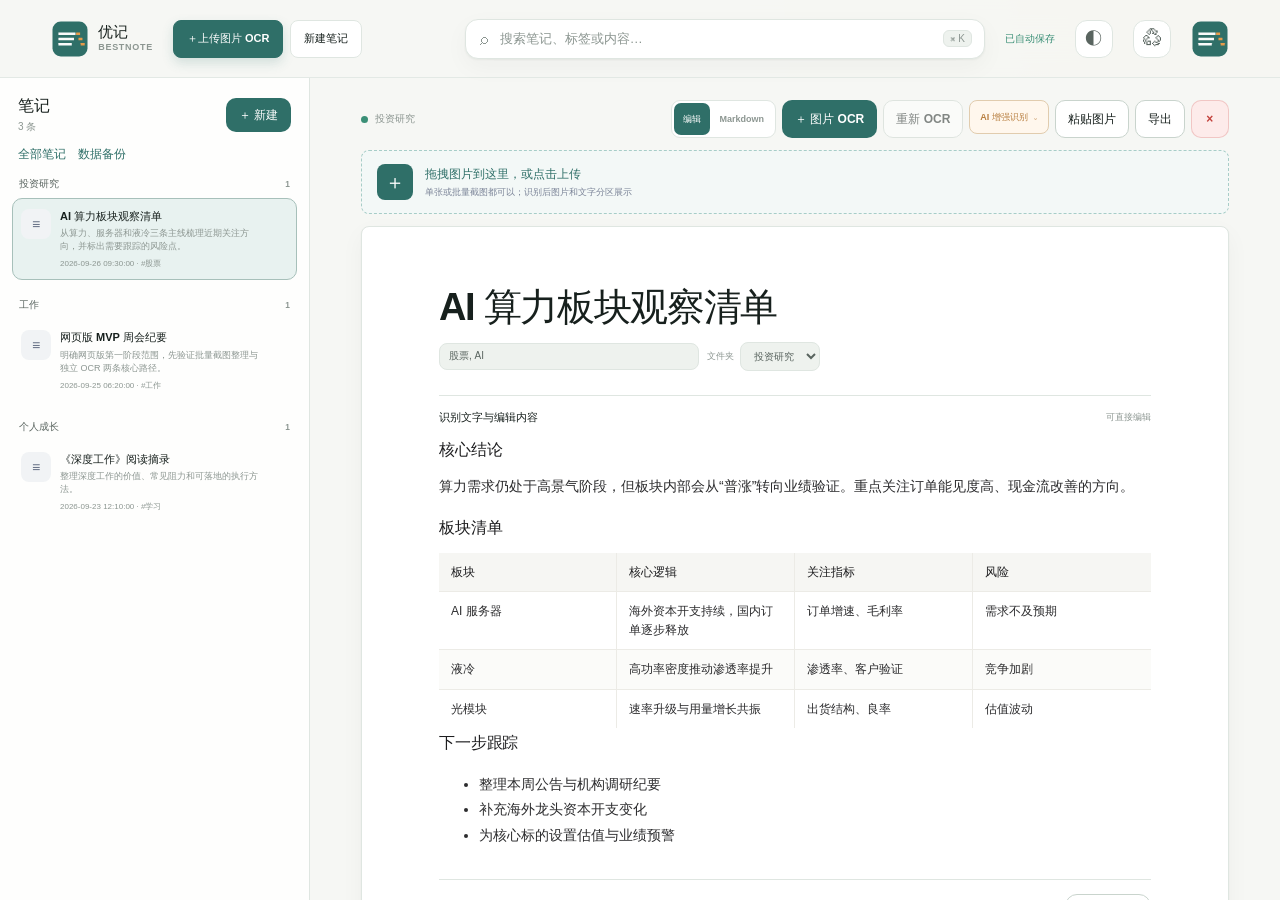
==== index.html @ 9935817f "Add files via upload" ====
<!doctype html>
<html lang="zh-CN">
<head>
  <meta charset="UTF-8" />
  <meta name="viewport" content="width=device-width, initial-scale=1.0" />
  <meta name="theme-color" content="#2f6f68" />
  <meta name="description" content="优记 BestNote - 免注册、本地存储的网页 AI 笔记，把图片、OCR 和粘贴文字整理成结构化笔记。" />
  <title>优记 BestNote · 网页 AI 笔记</title>
  <link rel="stylesheet" href="./styles.css?v=7.23" />
  <link rel="manifest" href="./manifest.json" />
  <link rel="icon" href="./icon.svg" type="image/svg+xml" />
  <link rel="alternate icon" href="./icon-192.png" type="image/png" />
  <link rel="apple-touch-icon" href="./icon-192.png" />
</head>
<body>
  <div class="app-shell">
    <aside class="sidebar" aria-label="主导航">
      <a class="brand" href="#" data-route="home" aria-label="优记首页">
        <span class="brand-mark"><img src="./icon.svg" alt="" /></span>
        <span>
          <strong>优记</strong>
          <small>BestNote</small>
        </span>
      </a>

      <nav class="side-nav">
        <button class="nav-item" data-route="home">
          <span class="nav-icon">⌂</span><span>首页</span>
        </button>
        <button class="nav-item" data-route="paste">
          <span class="nav-icon">✦</span><span>AI 结构化</span>
        </button>
        <button class="nav-item" data-route="import">
          <span class="nav-icon">◫</span><span>图片整理</span>
        </button>
        <button class="nav-item" data-route="ocr">
          <span class="nav-icon">⌘</span><span>OCR 提取</span>
        </button>
        <button class="nav-item" data-route="notes">
          <span class="nav-icon">▤</span><span>全部笔记</span>
        </button>
        <button class="nav-item" data-route="examples">
          <span class="nav-icon">✦</span><span>示例中心</span>
        </button>
        <button class="nav-item" data-route="history">
          <span class="nav-icon">↺</span><span>版本历史</span>
        </button>
        <button class="nav-item" data-route="backup">
          <span class="nav-icon">⛨</span><span>数据备份</span>
        </button>
      </nav>

      <div class="side-bottom">
        <div class="privacy-card">
          <span class="privacy-icon">◉</span>
          <div>
            <strong>本地优先</strong>
            <p>笔记保存在当前浏览器，不上传服务器。</p>
          </div>
        </div>
        <button class="install-button" type="button" data-install-app>⤓ 安装到手机 / 桌面</button>
        <p class="version">Web Prototype · v7.23</p>
      </div>
    </aside>

    <main class="main-content">
      <header class="topbar">
        <a class="workspace-brand" href="#" data-route="workspace" aria-label="优记工作台">
          <img class="workspace-logo" src="./icon.svg" alt="" />
          <span><strong>优记</strong><small>BestNote</small></span>
        </a>
        <div class="workspace-top-actions">
          <button class="top-action-primary" type="button" data-mobile-import="gallery" id="top-ocr-button"><span class="top-action-icon">＋</span><span id="top-ocr-label">上传图片 OCR</span></button>
          <button class="top-action-secondary" type="button" data-workspace-new>新建笔记</button>
        </div>
        <button class="mobile-brand" data-route="home" aria-label="返回首页">
          <span class="brand-mark small"><img src="./icon.svg" alt="" /></span>
          <strong>优记</strong>
        </button>
        <label class="global-search" for="global-search-input">
          <span>⌕</span>
          <input id="global-search-input" type="search" placeholder="搜索笔记、标签或内容…" autocomplete="off" />
          <kbd>⌘ K</kbd>
        </label>
        <span id="save-status" class="save-status">已自动保存</span>
        <button class="theme-toggle" type="button" data-theme-toggle aria-label="切换深浅主题" title="切换深浅主题">◐</button>
        <button class="install-top-button" type="button" data-install-app aria-label="安装优记" title="安装到手机或桌面">⤓</button>
        <button class="trash-button" type="button" data-route="trash" aria-label="打开回收站">
          <span>♲</span>
          <small id="trash-count" class="trash-count hidden">0</small>
        </button>
        <button class="avatar" type="button" title="本地用户"><img src="./icon.svg" alt="" /></button>
      </header>

      <div id="view-root" class="view-root" aria-live="polite"></div>
    </main>

    <nav class="bottom-nav" aria-label="移动端导航">
      <button data-route="home"><span>⌂</span><small>首页</small></button>
      <button class="primary-nav" data-route="paste"><span>✦</span><small>AI 结构化</small></button>
      <button data-route="notes"><span>▤</span><small>笔记</small></button>
    </nav>
  </div>

  <input id="mobile-camera-input" type="file" accept="image/*" capture="environment" hidden />
  <input id="mobile-gallery-input" type="file" accept="image/*" multiple hidden />
  <div id="toast-region" class="toast-region" aria-live="assertive" aria-atomic="true"></div>
  <div id="modal-root"></div>

  <script src="./app.js?v=7.23"></script>
</body>
</html>
---- styles.css ----
:root {
  --ink: #17201d;
  --ink-soft: #59645f;
  --ink-faint: #8c9691;
  --paper: #f6f7f4;
  --surface: #ffffff;
  --surface-muted: #eef2ee;
  --line: #dfe6e1;
  --line-strong: #c9d4cd;
  --primary: #2f6f68;
  --primary-dark: #245a55;
  --primary-soft: #e8f2f0;
  --accent: #e59a4a;
  --accent-soft: #fff7ed;
  --danger: #c2413b;
  --danger-soft: #fdebea;
  --success: #3a8f76;
  --shadow-sm: 0 1px 2px rgba(22, 32, 29, 0.05), 0 8px 24px rgba(22, 32, 29, 0.04);
  --shadow-lg: 0 24px 60px rgba(22, 32, 29, 0.13);
  --radius-sm: 10px;
  --radius: 16px;
  --radius-lg: 24px;
  --sidebar-width: 244px;
  --topbar-height: 78px;
  font-family: -apple-system, BlinkMacSystemFont, "PingFang SC", "Hiragino Sans GB", "Microsoft YaHei", "Noto Sans CJK SC", sans-serif;
  color: var(--ink);
  background: var(--paper);
  font-synthesis: none;
  text-rendering: optimizeLegibility;
}

* {
  box-sizing: border-box;
}

html {
  min-width: 320px;
  background: var(--paper);
}

body {
  margin: 0;
  min-height: 100vh;
  background:
    radial-gradient(circle at 92% 0%, rgba(229, 154, 74, 0.08), transparent 30%),
    radial-gradient(circle at 20% 92%, rgba(47, 111, 104, 0.07), transparent 28%),
    var(--paper);
}

button,
input,
textarea,
select {
  font: inherit;
}

button,
a {
  -webkit-tap-highlight-color: transparent;
}

button {
  color: inherit;
}

button:focus-visible,
a:focus-visible,
input:focus-visible,
textarea:focus-visible,
select:focus-visible,
[contenteditable]:focus-visible {
  outline: 3px solid rgba(47, 111, 104, 0.22);
  outline-offset: 2px;
}

a {
  color: inherit;
  text-decoration: none;
}

p,
h1,
h2,
h3,
h4 {
  margin-top: 0;
}

.app-shell {
  min-height: 100vh;
}

.sidebar {
  position: fixed;
  inset: 0 auto 0 0;
  z-index: 30;
  display: flex;
  width: var(--sidebar-width);
  flex-direction: column;
  padding: 24px 18px 20px;
  border-right: 1px solid var(--line);
  background: rgba(252, 253, 251, 0.9);
  backdrop-filter: blur(18px);
}

.brand {
  display: flex;
  align-items: center;
  gap: 11px;
  width: fit-content;
  margin: 0 6px 34px;
}

.brand-mark {
  display: grid;
  width: 40px;
  height: 40px;
  place-items: center;
  border-radius: 13px 13px 13px 5px;
  background: var(--primary);
  color: #fff;
  font-size: 20px;
  font-weight: 750;
  box-shadow: 0 8px 18px rgba(47, 111, 104, 0.2);
}

.brand-mark.small {
  width: 32px;
  height: 32px;
  border-radius: 10px 10px 10px 4px;
  font-size: 16px;
}

.brand strong {
  display: block;
  font-size: 16px;
  letter-spacing: 0.02em;
}

.brand small {
  display: block;
  margin-top: 1px;
  color: var(--ink-faint);
  font-size: 10px;
  font-weight: 650;
  letter-spacing: 0.12em;
  text-transform: uppercase;
}

.side-nav {
  display: grid;
  gap: 6px;
}

.nav-item,
.bottom-nav button,
.mobile-brand {
  border: 0;
  background: transparent;
  cursor: pointer;
}

.nav-item {
  display: flex;
  align-items: center;
  gap: 13px;
  width: 100%;
  padding: 11px 13px;
  border-radius: 12px;
  color: var(--ink-soft);
  font-size: 14px;
  font-weight: 650;
  text-align: left;
  transition: 160ms ease;
}

.nav-item:hover {
  background: var(--surface-muted);
  color: var(--ink);
}

.nav-item.active {
  background: var(--primary-soft);
  color: var(--primary-dark);
}

.nav-icon {
  display: grid;
  width: 24px;
  height: 24px;
  place-items: center;
  border-radius: 8px;
  font-size: 17px;
}

.side-bottom {
  display: grid;
  gap: 14px;
  margin-top: auto;
}

.privacy-card {
  display: flex;
  gap: 10px;
  padding: 14px;
  border: 1px solid var(--line);
  border-radius: 15px;
  background: var(--surface);
  box-shadow: var(--shadow-sm);
}

.privacy-icon {
  display: grid;
  flex: 0 0 auto;
  width: 27px;
  height: 27px;
  place-items: center;
  border-radius: 9px;
  background: var(--primary-soft);
  color: var(--primary);
  font-size: 13px;
}

.privacy-card strong {
  display: block;
  margin-bottom: 3px;
  font-size: 12px;
}

.privacy-card p {
  margin: 0;
  color: var(--ink-faint);
  font-size: 10px;
  line-height: 1.55;
}

.version {
  margin: 0;
  color: var(--ink-faint);
  font-size: 10px;
  text-align: center;
}

.main-content {
  min-height: 100vh;
  margin-left: var(--sidebar-width);
}

.topbar {
  position: sticky;
  top: 0;
  z-index: 20;
  display: flex;
  min-height: var(--topbar-height);
  align-items: center;
  gap: 20px;
  padding: 15px clamp(22px, 4vw, 52px);
  border-bottom: 1px solid rgba(223, 230, 225, 0.82);
  background: rgba(246, 247, 244, 0.86);
  backdrop-filter: blur(20px);
}

.mobile-brand {
  display: none;
  align-items: center;
  gap: 8px;
  padding: 0;
}

.global-search {
  display: flex;
  width: min(520px, 68%);
  align-items: center;
  gap: 10px;
  margin-left: auto;
  padding: 10px 12px 10px 14px;
  border: 1px solid var(--line);
  border-radius: 13px;
  background: var(--surface);
  color: var(--ink-faint);
  box-shadow: var(--shadow-sm);
}

.global-search:focus-within {
  border-color: rgba(47, 111, 104, 0.48);
  box-shadow: 0 0 0 4px rgba(47, 111, 104, 0.08);
}

.global-search input {
  width: 100%;
  min-width: 0;
  border: 0;
  outline: 0;
  background: transparent;
  color: var(--ink);
  font-size: 13px;
}

.global-search input::placeholder {
  color: var(--ink-faint);
}

.global-search kbd {
  padding: 2px 6px;
  border: 1px solid var(--line);
  border-radius: 6px;
  background: var(--surface-muted);
  color: var(--ink-faint);
  font-family: inherit;
  font-size: 10px;
  white-space: nowrap;
}

.avatar {
  display: grid;
  flex: 0 0 auto;
  width: 38px;
  height: 38px;
  place-items: center;
  border: 0;
  border-radius: 12px;
  background: #25322e;
  color: #fff;
  font-size: 13px;
  font-weight: 700;
}

.view-root {
  width: min(1180px, 100%);
  margin: 0 auto;
  padding: 36px clamp(22px, 4vw, 52px) 76px;
}

.page-head {
  display: flex;
  align-items: flex-end;
  justify-content: space-between;
  gap: 24px;
  margin-bottom: 28px;
}

.eyebrow {
  margin-bottom: 7px;
  color: var(--primary);
  font-size: 12px;
  font-weight: 750;
  letter-spacing: 0.12em;
  text-transform: uppercase;
}

h1.page-title {
  margin-bottom: 8px;
  font-size: clamp(28px, 4vw, 42px);
  line-height: 1.12;
  letter-spacing: -0.035em;
}

.page-subtitle {
  max-width: 670px;
  margin-bottom: 0;
  color: var(--ink-soft);
  font-size: 14px;
  line-height: 1.78;
}

.hero-grid {
  display: grid;
  grid-template-columns: 1.45fr 1fr;
  gap: 18px;
  margin-bottom: 38px;
}

.hero-card {
  position: relative;
  overflow: hidden;
  min-height: 260px;
  padding: 30px;
  border: 1px solid rgba(47, 111, 104, 0.12);
  border-radius: var(--radius-lg);
  background: linear-gradient(135deg, #e5f6f1 0%, #f7fbf8 58%, #fff8ef 100%);
  box-shadow: var(--shadow-sm);
}

.hero-card::before,
.hero-card::after {
  position: absolute;
  border-radius: 999px;
  content: "";
  pointer-events: none;
}

.hero-card::before {
  right: -45px;
  bottom: -72px;
  width: 240px;
  height: 240px;
  background: rgba(47, 111, 104, 0.08);
}

.hero-card::after {
  right: 92px;
  top: -54px;
  width: 136px;
  height: 136px;
  border: 28px solid rgba(229, 154, 74, 0.1);
}

.hero-card.ocr-hero {
  min-height: 260px;
  color: #fff;
  border-color: transparent;
  background: linear-gradient(145deg, #163c37, #2f6f68 68%, #78b8b0);
}

.hero-card.ocr-hero::before {
  background: rgba(255, 255, 255, 0.08);
}

.hero-card.ocr-hero::after {
  border-color: rgba(255, 255, 255, 0.08);
}

.hero-content {
  position: relative;
  z-index: 1;
}

.hero-badge {
  display: inline-flex;
  align-items: center;
  gap: 7px;
  margin-bottom: 18px;
  padding: 6px 10px;
  border-radius: 999px;
  background: rgba(255, 255, 255, 0.74);
  color: var(--primary-dark);
  font-size: 11px;
  font-weight: 750;
}

.ocr-hero .hero-badge {
  background: rgba(255, 255, 255, 0.13);
  color: #fff;
}

.hero-card h2 {
  position: relative;
  z-index: 1;
  max-width: 490px;
  margin-bottom: 12px;
  font-size: clamp(25px, 3.2vw, 38px);
  line-height: 1.15;
  letter-spacing: -0.035em;
}

.hero-card p {
  position: relative;
  z-index: 1;
  max-width: 500px;
  margin-bottom: 24px;
  color: var(--ink-soft);
  font-size: 13px;
  line-height: 1.75;
}

.ocr-hero p {
  color: rgba(255, 255, 255, 0.72);
}

.hero-actions {
  position: relative;
  z-index: 1;
  display: flex;
  flex-wrap: wrap;
  gap: 10px;
}

.btn {
  display: inline-flex;
  min-height: 42px;
  align-items: center;
  justify-content: center;
  gap: 8px;
  padding: 10px 16px;
  border: 1px solid transparent;
  border-radius: 12px;
  background: var(--primary);
  color: #fff;
  font-size: 13px;
  font-weight: 700;
  line-height: 1;
  cursor: pointer;
  transition: transform 140ms ease, box-shadow 140ms ease, background 140ms ease, border-color 140ms ease;
}

.btn:hover {
  transform: translateY(-1px);
  background: var(--primary-dark);
  box-shadow: 0 10px 20px rgba(47, 111, 104, 0.15);
}

.btn:active {
  transform: translateY(0);
}

.btn:disabled {
  opacity: 0.52;
  cursor: not-allowed;
  transform: none;
  box-shadow: none;
}

.btn.secondary {
  border-color: var(--line-strong);
  background: var(--surface);
  color: var(--ink);
}

.btn.secondary:hover {
  border-color: var(--primary);
  background: var(--surface);
  color: var(--primary-dark);
}

.btn.ghost {
  border-color: transparent;
  background: transparent;
  color: var(--ink-soft);
}

.btn.ghost:hover {
  background: var(--surface-muted);
  color: var(--ink);
  box-shadow: none;
}

.btn.light {
  background: #fff;
  color: var(--primary-dark);
}

.btn.light:hover {
  background: #f4fffc;
}

.btn.danger {
  border-color: rgba(194, 65, 59, 0.22);
  background: var(--danger-soft);
  color: var(--danger);
}

.btn.danger:hover {
  background: #f9dddb;
  box-shadow: none;
}

.btn.small {
  min-height: 34px;
  padding: 8px 12px;
  border-radius: 10px;
  font-size: 12px;
}

.btn.icon-only {
  width: 38px;
  min-height: 38px;
  padding: 0;
}

.section-head {
  display: flex;
  align-items: center;
  justify-content: space-between;
  gap: 16px;
  margin-bottom: 16px;
}

.section-head h2,
.section-head h3 {
  margin: 0;
  font-size: 18px;
  letter-spacing: -0.015em;
}

.section-head p {
  margin: 4px 0 0;
  color: var(--ink-faint);
  font-size: 12px;
}

.text-link {
  padding: 0;
  border: 0;
  background: transparent;
  color: var(--primary);
  font-size: 12px;
  font-weight: 700;
  cursor: pointer;
}

.text-link:hover {
  text-decoration: underline;
  text-underline-offset: 3px;
}

.stats-row {
  display: grid;
  grid-template-columns: repeat(3, 1fr);
  gap: 12px;
  margin-bottom: 38px;
}

.stat-card {
  padding: 18px;
  border: 1px solid var(--line);
  border-radius: var(--radius);
  background: rgba(255, 255, 255, 0.72);
}

.stat-card strong {
  display: block;
  margin-bottom: 2px;
  font-size: 24px;
  letter-spacing: -0.04em;
}

.stat-card span {
  color: var(--ink-faint);
  font-size: 11px;
}

.notes-grid {
  display: grid;
  grid-template-columns: repeat(3, minmax(0, 1fr));
  gap: 15px;
}

.note-card {
  position: relative;
  display: flex;
  min-height: 216px;
  flex-direction: column;
  padding: 20px;
  border: 1px solid var(--line);
  border-radius: var(--radius);
  background: var(--surface);
  box-shadow: var(--shadow-sm);
  cursor: pointer;
  transition: transform 160ms ease, border-color 160ms ease, box-shadow 160ms ease;
}

.note-card:hover {
  transform: translateY(-3px);
  border-color: rgba(47, 111, 104, 0.3);
  box-shadow: 0 16px 34px rgba(22, 32, 29, 0.08);
}

.note-card-top {
  display: flex;
  align-items: flex-start;
  justify-content: space-between;
  gap: 12px;
  margin-bottom: 16px;
}

.note-type {
  display: grid;
  width: 38px;
  height: 38px;
  place-items: center;
  border-radius: 12px;
  background: var(--primary-soft);
  color: var(--primary-dark);
  font-size: 16px;
  font-weight: 800;
}

.note-type.orange {
  background: var(--accent-soft);
  color: #a95818;
}

.note-type.dark {
  background: #e7ece9;
  color: #34423d;
}

.note-card time {
  color: var(--ink-faint);
  font-size: 10px;
  white-space: nowrap;
}

.note-card h3 {
  display: -webkit-box;
  overflow: hidden;
  margin-bottom: 9px;
  font-size: 16px;
  line-height: 1.45;
  letter-spacing: -0.01em;
  -webkit-box-orient: vertical;
  -webkit-line-clamp: 2;
}

.note-card p {
  display: -webkit-box;
  overflow: hidden;
  margin-bottom: 18px;
  color: var(--ink-soft);
  font-size: 12px;
  line-height: 1.65;
  -webkit-box-orient: vertical;
  -webkit-line-clamp: 3;
}

.card-tags,
.tag-row {
  display: flex;
  flex-wrap: wrap;
  gap: 7px;
}

.card-tags {
  margin-top: auto;
}

.tag {
  display: inline-flex;
  align-items: center;
  gap: 5px;
  padding: 4px 8px;
  border: 1px solid var(--line);
  border-radius: 999px;
  background: #f8faf8;
  color: var(--ink-soft);
  font-size: 10px;
  font-weight: 650;
}

.tag.primary {
  border-color: rgba(47, 111, 104, 0.16);
  background: var(--primary-soft);
  color: var(--primary-dark);
}

.empty-state {
  display: grid;
  min-height: 280px;
  place-items: center;
  padding: 32px;
  border: 1px dashed var(--line-strong);
  border-radius: var(--radius);
  background: rgba(255, 255, 255, 0.45);
  text-align: center;
}

.empty-state-icon {
  display: grid;
  width: 60px;
  height: 60px;
  place-items: center;
  margin: 0 auto 15px;
  border-radius: 18px;
  background: var(--surface-muted);
  color: var(--ink-faint);
  font-size: 24px;
}

.empty-state h3 {
  margin-bottom: 6px;
  font-size: 16px;
}

.empty-state p {
  margin: 0;
  color: var(--ink-faint);
  font-size: 12px;
}

.toolbar {
  display: flex;
  flex-wrap: wrap;
  align-items: center;
  gap: 10px;
  margin-bottom: 22px;
}

.filter-chips {
  display: flex;
  flex-wrap: wrap;
  gap: 8px;
}

.chip {
  padding: 8px 12px;
  border: 1px solid var(--line);
  border-radius: 999px;
  background: var(--surface);
  color: var(--ink-soft);
  font-size: 11px;
  font-weight: 650;
  cursor: pointer;
}

.chip:hover,
.chip.active {
  border-color: rgba(47, 111, 104, 0.3);
  background: var(--primary-soft);
  color: var(--primary-dark);
}

.toolbar-meta {
  margin-left: auto;
  color: var(--ink-faint);
  font-size: 11px;
}

.workspace-grid {
  display: grid;
  grid-template-columns: minmax(0, 1.15fr) minmax(320px, 0.85fr);
  gap: 18px;
  align-items: start;
}

.panel {
  border: 1px solid var(--line);
  border-radius: var(--radius-lg);
  background: var(--surface);
  box-shadow: var(--shadow-sm);
}

.panel-body {
  padding: 24px;
}

.panel-header {
  display: flex;
  align-items: center;
  justify-content: space-between;
  gap: 14px;
  padding: 19px 22px;
  border-bottom: 1px solid var(--line);
}

.panel-header h2,
.panel-header h3 {
  margin: 0;
  font-size: 15px;
}

.panel-header .step {
  color: var(--ink-faint);
  font-size: 10px;
  font-weight: 700;
}

.form-label {
  display: block;
  margin-bottom: 9px;
  color: var(--ink-soft);
  font-size: 12px;
  font-weight: 700;
}

.dropzone {
  position: relative;
  display: grid;
  min-height: 210px;
  place-items: center;
  padding: 24px;
  border: 1.5px dashed var(--line-strong);
  border-radius: var(--radius);
  background: #fafcf9;
  text-align: center;
  cursor: pointer;
  transition: 160ms ease;
}

.dropzone:hover,
.dropzone.dragging {
  border-color: var(--primary);
  background: #f1faf7;
}

.dropzone input {
  position: absolute;
  width: 1px;
  height: 1px;
  opacity: 0;
  pointer-events: none;
}

.dropzone-icon {
  display: grid;
  width: 58px;
  height: 58px;
  place-items: center;
  margin: 0 auto 14px;
  border-radius: 18px 18px 18px 7px;
  background: var(--primary-soft);
  color: var(--primary-dark);
  font-size: 24px;
}

.dropzone strong {
  display: block;
  margin-bottom: 6px;
  font-size: 14px;
}

.dropzone p {
  margin: 0;
  color: var(--ink-faint);
  font-size: 11px;
  line-height: 1.65;
}

.upload-grid {
  display: grid;
  grid-template-columns: repeat(4, minmax(0, 1fr));
  gap: 10px;
  margin-top: 14px;
}

.upload-item {
  position: relative;
  overflow: hidden;
  aspect-ratio: 1;
  border: 1px solid var(--line);
  border-radius: 13px;
  background: var(--surface-muted);
}

.upload-item img {
  width: 100%;
  height: 100%;
  object-fit: cover;
}

.upload-item button {
  position: absolute;
  top: 6px;
  right: 6px;
  display: grid;
  width: 24px;
  height: 24px;
  place-items: center;
  border: 0;
  border-radius: 50%;
  background: rgba(19, 27, 24, 0.76);
  color: #fff;
  font-size: 14px;
  cursor: pointer;
}

.upload-item span {
  position: absolute;
  right: 0;
  bottom: 0;
  left: 0;
  overflow: hidden;
  padding: 14px 7px 7px;
  background: linear-gradient(transparent, rgba(15, 21, 19, 0.72));
  color: #fff;
  font-size: 9px;
  text-overflow: ellipsis;
  white-space: nowrap;
}

.template-grid {
  display: grid;
  grid-template-columns: repeat(3, minmax(0, 1fr));
  gap: 10px;
  margin-top: 10px;
}

.template-card {
  min-height: 116px;
  padding: 14px;
  border: 1px solid var(--line);
  border-radius: 14px;
  background: var(--surface);
  text-align: left;
  cursor: pointer;
  transition: 150ms ease;
}

.template-card:hover {
  border-color: rgba(47, 111, 104, 0.36);
  transform: translateY(-1px);
}

.template-card.active {
  border-color: var(--primary);
  background: var(--primary-soft);
  box-shadow: inset 0 0 0 1px var(--primary);
}

.template-card .template-icon {
  display: block;
  margin-bottom: 9px;
  font-size: 20px;
}

.template-card strong {
  display: block;
  margin-bottom: 4px;
  font-size: 12px;
}

.template-card small {
  color: var(--ink-faint);
  font-size: 10px;
  line-height: 1.5;
}

.divider {
  height: 1px;
  margin: 22px 0;
  background: var(--line);
}

.action-row {
  display: flex;
  flex-wrap: wrap;
  align-items: center;
  justify-content: space-between;
  gap: 12px;
  margin-top: 22px;
}

.helper-note {
  display: flex;
  align-items: flex-start;
  gap: 8px;
  color: var(--ink-faint);
  font-size: 10px;
  line-height: 1.6;
}

.demo-badge {
  display: inline-flex;
  align-items: center;
  gap: 5px;
  padding: 5px 8px;
  border: 1px solid #f2d0aa;
  border-radius: 999px;
  background: var(--accent-soft);
  color: #99501a;
  font-size: 9px;
  font-weight: 750;
  letter-spacing: 0.02em;
}

.progress-box {
  display: none;
  margin-top: 18px;
  padding: 16px;
  border: 1px solid var(--line);
  border-radius: 14px;
  background: #f9fbf9;
}

.progress-box.visible {
  display: block;
}

.progress-head {
  display: flex;
  align-items: center;
  justify-content: space-between;
  gap: 12px;
  margin-bottom: 10px;
  font-size: 11px;
  font-weight: 700;
}

.progress-track {
  overflow: hidden;
  height: 7px;
  border-radius: 999px;
  background: #e3ebe6;
}

.progress-bar {
  width: 0;
  height: 100%;
  border-radius: inherit;
  background: linear-gradient(90deg, var(--primary), #2ea79b);
  transition: width 320ms ease;
}

.progress-steps {
  display: grid;
  gap: 6px;
  margin-top: 12px;
}

.progress-steps span {
  color: var(--ink-faint);
  font-size: 10px;
}

.progress-steps span.done {
  color: var(--success);
}

.progress-steps span.current {
  color: var(--primary-dark);
  font-weight: 700;
}

.preview-placeholder {
  display: grid;
  min-height: 460px;
  place-items: center;
  padding: 36px;
  color: var(--ink-faint);
  text-align: center;
}

.preview-placeholder .preview-illustration {
  display: grid;
  width: 86px;
  height: 86px;
  place-items: center;
  margin: 0 auto 18px;
  border: 1px solid var(--line);
  border-radius: 26px 26px 26px 9px;
  background: #f8faf8;
  font-size: 34px;
}

.preview-placeholder h3 {
  margin-bottom: 7px;
  color: var(--ink);
  font-size: 15px;
}

.preview-placeholder p {
  max-width: 280px;
  margin: 0;
  font-size: 11px;
  line-height: 1.7;
}

.generated-note {
  padding: 22px;
}

.generated-title-row {
  display: flex;
  align-items: flex-start;
  justify-content: space-between;
  gap: 12px;
  margin-bottom: 16px;
}

.generated-title-row h2 {
  margin: 0;
  font-size: 21px;
  line-height: 1.35;
}

.generated-meta {
  display: flex;
  flex-wrap: wrap;
  gap: 7px;
  margin-bottom: 20px;
}

.generated-section {
  margin-top: 22px;
}

.generated-section h3 {
  margin-bottom: 9px;
  font-size: 13px;
}

.generated-section p,
.generated-section li {
  color: var(--ink-soft);
  font-size: 11px;
  line-height: 1.78;
}

.generated-section ul {
  margin: 0;
  padding-left: 18px;
}

.data-table-wrap {
  overflow-x: auto;
  border: 1px solid var(--line);
  border-radius: 12px;
}

.data-table {
  width: 100%;
  min-width: 480px;
  border-collapse: collapse;
  background: #fff;
}

.data-table th,
.data-table td {
  padding: 10px 12px;
  border-bottom: 1px solid var(--line);
  font-size: 10px;
  line-height: 1.55;
  text-align: left;
  vertical-align: top;
}

.data-table th {
  background: #f4f7f4;
  color: var(--ink-soft);
  font-weight: 750;
}

.data-table tr:last-child td {
  border-bottom: 0;
}

.note-detail {
  width: min(900px, 100%);
  margin: 0 auto;
}

.detail-toolbar {
  display: flex;
  align-items: center;
  justify-content: space-between;
  gap: 14px;
  margin-bottom: 22px;
}

.detail-actions {
  display: flex;
  flex-wrap: wrap;
  gap: 8px;
}

.detail-paper {
  padding: clamp(26px, 5vw, 54px);
  border: 1px solid var(--line);
  border-radius: var(--radius-lg);
  background: var(--surface);
  box-shadow: var(--shadow-sm);
}

.detail-kicker {
  display: flex;
  flex-wrap: wrap;
  align-items: center;
  gap: 8px;
  margin-bottom: 14px;
  color: var(--ink-faint);
  font-size: 10px;
}

.detail-title-input {
  width: 100%;
  margin-bottom: 13px;
  padding: 0;
  border: 0;
  outline: 0;
  background: transparent;
  color: var(--ink);
  font-size: clamp(28px, 5vw, 42px);
  font-weight: 760;
  line-height: 1.18;
  letter-spacing: -0.04em;
}

.detail-title-input:focus {
  background: #fbfdfb;
}

.editable-meta {
  display: flex;
  flex-wrap: wrap;
  align-items: center;
  gap: 8px;
  margin-bottom: 33px;
}

.editable-meta input {
  width: 150px;
  padding: 6px 9px;
  border: 1px solid var(--line);
  border-radius: 9px;
  background: #fafcf9;
  color: var(--ink-soft);
  font-size: 10px;
}

.detail-content {
  min-height: 310px;
  outline: 0;
  line-height: 1.82;
}

.detail-content:focus {
  box-shadow: 0 -8px 0 -7px var(--primary-soft);
}

.detail-content .generated-section {
  margin-top: 28px;
}

.detail-content .generated-section:first-child {
  margin-top: 0;
}

.detail-content h3 {
  margin-bottom: 10px;
  font-size: 16px;
  letter-spacing: -0.01em;
}

.detail-content p,
.detail-content li {
  color: #35423d;
  font-size: 13px;
}

.detail-footer {
  display: flex;
  align-items: center;
  justify-content: space-between;
  gap: 14px;
  margin-top: 34px;
  padding-top: 18px;
  border-top: 1px solid var(--line);
  color: var(--ink-faint);
  font-size: 10px;
}

.ocr-result-box {
  min-height: 330px;
}

.ocr-text {
  width: 100%;
  min-height: 330px;
  resize: vertical;
  padding: 18px;
  border: 1px solid var(--line);
  border-radius: 14px;
  outline: 0;
  background: #fafcf9;
  color: #293530;
  font-family: "SFMono-Regular", Consolas, "Liberation Mono", monospace;
  font-size: 11px;
  line-height: 1.8;
}

.ocr-text:focus {
  border-color: rgba(47, 111, 104, 0.45);
  background: #fff;
  box-shadow: 0 0 0 4px rgba(47, 111, 104, 0.08);
}

.result-count {
  color: var(--ink-faint);
  font-size: 10px;
}

.modal-backdrop {
  position: fixed;
  inset: 0;
  z-index: 80;
  display: grid;
  place-items: center;
  padding: 22px;
  background: rgba(18, 27, 24, 0.42);
  backdrop-filter: blur(6px);
}

.modal {
  width: min(460px, 100%);
  padding: 24px;
  border: 1px solid rgba(255, 255, 255, 0.6);
  border-radius: 22px;
  background: var(--surface);
  box-shadow: var(--shadow-lg);
  animation: modal-in 180ms ease both;
}

@keyframes modal-in {
  from { opacity: 0; transform: translateY(8px) scale(0.98); }
  to { opacity: 1; transform: translateY(0) scale(1); }
}

.modal h2 {
  margin-bottom: 7px;
  font-size: 19px;
}

.modal p {
  margin-bottom: 20px;
  color: var(--ink-soft);
  font-size: 12px;
  line-height: 1.7;
}

.modal-actions {
  display: flex;
  justify-content: flex-end;
  gap: 9px;
  margin-top: 22px;
}

.export-options {
  display: grid;
  gap: 9px;
}

.export-option {
  display: flex;
  align-items: center;
  gap: 12px;
  width: 100%;
  padding: 13px;
  border: 1px solid var(--line);
  border-radius: 13px;
  background: #fbfcfb;
  text-align: left;
  cursor: pointer;
}

.export-option:hover {
  border-color: rgba(47, 111, 104, 0.4);
  background: var(--primary-soft);
}

.export-option .export-icon {
  display: grid;
  width: 34px;
  height: 34px;
  place-items: center;
  border-radius: 10px;
  background: var(--surface);
  color: var(--primary-dark);
  font-size: 15px;
}

.export-option strong {
  display: block;
  margin-bottom: 2px;
  font-size: 12px;
}

.export-option small {
  color: var(--ink-faint);
  font-size: 10px;
}

.toast-region {
  position: fixed;
  z-index: 120;
  right: 22px;
  bottom: 22px;
  display: grid;
  width: min(360px, calc(100vw - 44px));
  gap: 9px;
  pointer-events: none;
}

.toast {
  display: flex;
  align-items: flex-start;
  gap: 10px;
  padding: 13px 15px;
  border: 1px solid rgba(255, 255, 255, 0.12);
  border-radius: 14px;
  background: #1f2d28;
  color: #fff;
  box-shadow: 0 16px 36px rgba(18, 27, 24, 0.24);
  font-size: 11px;
  line-height: 1.55;
  animation: toast-in 220ms ease both;
}

.toast.success {
  background: #166b58;
}

.toast.error {
  background: #9e3732;
}

@keyframes toast-in {
  from { opacity: 0; transform: translateY(8px); }
  to { opacity: 1; transform: translateY(0); }
}

.bottom-nav {
  display: none;
}

.sr-only {
  position: absolute;
  width: 1px;
  height: 1px;
  padding: 0;
  overflow: hidden;
  clip: rect(0, 0, 0, 0);
  white-space: nowrap;
  border: 0;
}

@media (max-width: 1040px) {
  :root {
    --sidebar-width: 210px;
  }

  .notes-grid {
    grid-template-columns: repeat(2, minmax(0, 1fr));
  }

  .hero-grid,
  .workspace-grid {
    grid-template-columns: 1fr;
  }

  .preview-placeholder {
    min-height: 280px;
  }
}

@media (max-width: 760px) {
  body {
    padding-bottom: 72px;
  }

  .sidebar {
    display: none;
  }

  .main-content {
    margin-left: 0;
  }

  .topbar {
    min-height: 64px;
    gap: 10px;
    padding: 10px 16px;
  }

  .mobile-brand {
    display: flex;
  }

  .mobile-brand strong {
    font-size: 14px;
  }

  .avatar {
    display: none;
  }

  .global-search {
    width: auto;
    flex: 1;
    margin-left: 0;
    padding: 9px 11px;
  }

  .global-search kbd {
    display: none;
  }

  .view-root {
    padding: 25px 16px 34px;
  }

  .page-head {
    align-items: flex-start;
    flex-direction: column;
    gap: 14px;
    margin-bottom: 22px;
  }

  h1.page-title {
    font-size: 29px;
  }

  .page-subtitle {
    font-size: 12px;
  }

  .hero-card {
    min-height: 245px;
    padding: 24px;
  }

  .hero-card h2 {
    font-size: 27px;
  }

  .hero-card p {
    font-size: 12px;
  }

  .stats-row {
    gap: 8px;
    margin-bottom: 28px;
  }

  .stat-card {
    padding: 13px 10px;
  }

  .stat-card strong {
    font-size: 20px;
  }

  .notes-grid {
    grid-template-columns: 1fr;
  }

  .note-card {
    min-height: 190px;
  }

  .toolbar-meta {
    width: 100%;
    margin-left: 0;
  }

  .panel-body,
  .generated-note {
    padding: 18px;
  }

  .panel-header {
    padding: 16px 18px;
  }

  .template-grid {
    grid-template-columns: 1fr;
  }

  .template-card {
    min-height: auto;
  }

  .upload-grid {
    grid-template-columns: repeat(3, minmax(0, 1fr));
  }

  .detail-toolbar {
    align-items: flex-start;
    flex-direction: column;
  }

  .detail-actions {
    width: 100%;
  }

  .detail-actions .btn {
    flex: 1;
  }

  .detail-paper {
    padding: 24px 20px;
  }

  .detail-title-input {
    font-size: 30px;
  }

  .bottom-nav {
    position: fixed;
    z-index: 50;
    right: 12px;
    bottom: 10px;
    left: 12px;
    display: grid;
    grid-template-columns: repeat(3, 1fr);
    padding: 7px;
    border: 1px solid rgba(255, 255, 255, 0.5);
    border-radius: 20px;
    background: rgba(255, 255, 255, 0.91);
    box-shadow: 0 12px 38px rgba(22, 32, 29, 0.16);
    backdrop-filter: blur(18px);
  }

  .bottom-nav button {
    display: grid;
    gap: 2px;
    place-items: center;
    padding: 6px 3px;
    border-radius: 13px;
    color: var(--ink-faint);
  }

  .bottom-nav button.active {
    background: var(--primary-soft);
    color: var(--primary-dark);
  }

  .bottom-nav button span {
    font-size: 17px;
    line-height: 1;
  }

  .bottom-nav button small {
    font-size: 9px;
    font-weight: 700;
  }

  .bottom-nav .primary-nav span {
    display: grid;
    width: 29px;
    height: 29px;
    place-items: center;
    margin-top: -15px;
    border-radius: 10px;
    background: var(--primary);
    color: #fff;
    box-shadow: 0 8px 16px rgba(47, 111, 104, 0.25);
  }

  .toast-region {
    right: 16px;
    bottom: 86px;
    width: calc(100vw - 32px);
  }
}

@media (max-width: 430px) {
  .mobile-brand strong {
    display: none;
  }

  .upload-grid {
    grid-template-columns: repeat(2, minmax(0, 1fr));
  }

  .action-row {
    align-items: stretch;
    flex-direction: column;
  }

  .action-row .btn {
    width: 100%;
  }
}

@media (prefers-reduced-motion: reduce) {
  *,
  *::before,
  *::after {
    scroll-behavior: auto !important;
    animation-duration: 0.01ms !important;
    animation-iteration-count: 1 !important;
    transition-duration: 0.01ms !important;
  }
}

/* OCR real-engine additions */
.status-badge {
  display: inline-flex;
  align-items: center;
  gap: 6px;
  padding: 7px 11px;
  border-radius: 999px;
  font-size: 10px;
  font-weight: 750;
  letter-spacing: 0.02em;
  white-space: nowrap;
}

.status-badge.ready {
  border: 1px solid rgba(47, 111, 104, 0.18);
  background: var(--primary-soft);
  color: var(--primary-dark);
}

.ocr-settings {
  display: grid;
  grid-template-columns: repeat(auto-fit, minmax(220px, 1fr));
  gap: 14px;
  align-items: center;
  margin-bottom: 15px;
  padding: 13px 14px;
  border: 1px solid var(--line);
  border-radius: 14px;
  background: #f8faf8;
}

.ocr-settings label {
  display: flex;
  align-items: center;
  gap: 10px;
  color: var(--ink-soft);
  font-size: 11px;
  font-weight: 700;
}

.ocr-settings select {
  min-width: 0;
  flex: 1;
  padding: 9px 10px;
  border: 1px solid var(--line-strong);
  border-radius: 10px;
  outline: 0;
  background: #fff;
  color: var(--ink);
  font-size: 11px;
  cursor: pointer;
}

.ocr-settings select:focus {
  border-color: var(--primary);
  box-shadow: 0 0 0 3px rgba(47, 111, 104, 0.08);
}

.ocr-settings p {
  margin: 0;
  color: var(--ink-faint);
  font-size: 10px;
  line-height: 1.6;
}

.dropzone.compact {
  min-height: 145px;
  padding: 18px;
}

.dropzone.compact .dropzone-icon {
  width: 46px;
  height: 46px;
  margin-bottom: 10px;
  border-radius: 14px 14px 14px 6px;
  font-size: 19px;
}

.ocr-file-list {
  display: grid;
  gap: 7px;
  max-height: 180px;
  margin-top: 13px;
  overflow-y: auto;
}

.ocr-file-row {
  display: grid;
  grid-template-columns: 26px minmax(0, 1fr) auto;
  gap: 9px;
  align-items: center;
  min-height: 38px;
  padding: 7px 10px;
  border: 1px solid var(--line);
  border-radius: 11px;
  background: #fafcf9;
  transition: 150ms ease;
}

.ocr-file-row.active {
  border-color: rgba(47, 111, 104, 0.35);
  background: var(--primary-soft);
}

.ocr-file-row.done {
  border-color: rgba(16, 185, 129, 0.22);
  background: #f0faf6;
}

.ocr-file-row.warning {
  border-color: rgba(229, 154, 74, 0.28);
  background: var(--accent-soft);
}

.ocr-file-index {
  display: grid;
  width: 24px;
  height: 24px;
  place-items: center;
  border-radius: 8px;
  background: #e8eeea;
  color: var(--ink-soft);
  font-size: 9px;
  font-weight: 750;
}

.ocr-file-row.active .ocr-file-index {
  background: var(--primary);
  color: #fff;
}

.ocr-file-row.done .ocr-file-index {
  background: #d6f0e5;
  color: var(--success);
}

.ocr-file-row.warning .ocr-file-index {
  background: #f7dcc0;
  color: #9b541d;
}

.ocr-file-name {
  overflow: hidden;
  color: var(--ink);
  font-size: 10px;
  font-weight: 650;
  text-overflow: ellipsis;
  white-space: nowrap;
}

.ocr-file-status {
  color: var(--ink-faint);
  font-size: 9px;
  white-space: nowrap;
}

.ocr-file-row.active .ocr-file-status {
  color: var(--primary-dark);
  font-weight: 700;
}

.ocr-file-row.done .ocr-file-status {
  color: var(--success);
  font-weight: 700;
}

.ocr-file-row.warning .ocr-file-status {
  color: #a35b21;
  font-weight: 700;
}

.ocr-summary {
  display: grid;
  grid-template-columns: repeat(auto-fit, minmax(68px, 1fr));
  gap: 8px;
  margin-bottom: 13px;
}

.ocr-summary span {
  padding: 9px 7px;
  border: 1px solid var(--line);
  border-radius: 10px;
  background: #f8faf8;
  color: var(--ink-faint);
  font-size: 9px;
  text-align: center;
}

.ocr-summary strong {
  display: block;
  margin-bottom: 2px;
  color: var(--ink);
  font-size: 13px;
}

.loading-pulse {
  animation: soft-pulse 1.35s ease-in-out infinite;
}

@keyframes soft-pulse {
  0%, 100% { transform: scale(1); box-shadow: 0 0 0 0 rgba(47, 111, 104, 0); }
  50% { transform: scale(1.04); box-shadow: 0 0 0 12px rgba(47, 111, 104, 0.05); }
}

.ocr-empty-result {
  display: grid;
  min-height: 330px;
  place-items: center;
  align-content: center;
  padding: 32px;
  text-align: center;
}

.ocr-empty-icon {
  display: grid;
  width: 54px;
  height: 54px;
  place-items: center;
  margin-bottom: 14px;
  border-radius: 17px;
  background: var(--accent-soft);
  color: #a35b21;
  font-size: 21px;
  font-weight: 800;
}

.ocr-empty-result h3 {
  margin-bottom: 7px;
  font-size: 15px;
}

.ocr-empty-result p {
  max-width: 310px;
  margin: 0;
  color: var(--ink-faint);
  font-size: 11px;
  line-height: 1.7;
}

@media (max-width: 760px) {
  .ocr-settings {
    grid-template-columns: 1fr;
  }

  .ocr-settings label {
    align-items: flex-start;
    flex-direction: column;
    gap: 6px;
  }

  .ocr-settings select {
    width: 100%;
  }

  .ocr-file-row {
    grid-template-columns: 24px minmax(0, 1fr);
  }

  .ocr-file-status {
    grid-column: 2;
  }

  .ocr-summary {
    gap: 6px;
  }
}

.ocr-setting-copy {
  display: flex;
  align-items: center;
  justify-content: space-between;
  gap: 12px;
}

.ocr-setting-copy p {
  flex: 1;
}

.ocr-setting-copy .text-link:disabled {
  opacity: 0.45;
  cursor: not-allowed;
}

@media (max-width: 760px) {
  .ocr-setting-copy {
    align-items: flex-start;
    flex-direction: column;
    gap: 6px;
  }
}

.ocr-title-editor {
  margin-bottom: 12px;
  padding: 12px;
  border: 1px solid rgba(47, 111, 104, 0.16);
  border-radius: 13px;
  background: linear-gradient(135deg, #f2faf7, #fbfdfb);
}

.ocr-title-head {
  display: flex;
  align-items: center;
  justify-content: space-between;
  gap: 12px;
  margin-bottom: 8px;
}

.ocr-title-head span {
  color: var(--primary-dark);
  font-size: 10px;
  font-weight: 750;
  letter-spacing: 0.04em;
}

.ocr-title-editor input {
  width: 100%;
  padding: 10px 11px;
  border: 1px solid var(--line-strong);
  border-radius: 10px;
  outline: 0;
  background: #fff;
  color: var(--ink);
  font-size: 14px;
  font-weight: 720;
}

.ocr-title-editor input:focus {
  border-color: var(--primary);
  box-shadow: 0 0 0 3px rgba(47, 111, 104, 0.08);
}

.ocr-title-suggestions {
  display: flex;
  flex-wrap: wrap;
  align-items: center;
  gap: 7px;
  margin-top: 10px;
}

.ocr-title-suggestions > span {
  color: var(--ink-faint);
  font-size: 9px;
  font-weight: 750;
}

.ocr-title-suggestions button {
  max-width: 100%;
  padding: 6px 9px;
  overflow: hidden;
  border: 1px solid var(--line);
  border-radius: 999px;
  background: #fff;
  color: var(--ink-soft);
  font-size: 9px;
  font-weight: 650;
  text-overflow: ellipsis;
  white-space: nowrap;
  cursor: pointer;
}

.ocr-title-suggestions button:hover,
.ocr-title-suggestions button.active {
  border-color: rgba(47, 111, 104, 0.32);
  background: var(--primary-soft);
  color: var(--primary-dark);
}

.ocr-title-note {
  margin: 9px 0 0;
  color: var(--ink-faint);
  font-size: 9px;
  line-height: 1.55;
}

/* Apple Notes inspired OCR preview */
.ocr-preview-toolbar {
  display: flex;
  align-items: center;
  justify-content: space-between;
  gap: 12px;
  margin: 16px 0 8px;
  color: var(--ink-faint);
  font-size: 10px;
  font-weight: 700;
  letter-spacing: 0.02em;
}

.apple-note-sheet {
  padding: 26px 24px 30px;
  border: 1px solid #e6e4dc;
  border-radius: 18px;
  background: #fffef9;
  box-shadow: 0 1px 2px rgba(30, 30, 30, 0.04), 0 14px 32px rgba(30, 30, 30, 0.055);
  color: #1d1d1f;
  font-family: -apple-system, BlinkMacSystemFont, "SF Pro Text", "PingFang SC", "Hiragino Sans GB", sans-serif;
}

.apple-note-date {
  margin-bottom: 8px;
  color: #8e8e93;
  font-size: 11px;
  text-align: center;
}

.apple-note-title {
  margin-bottom: 22px;
  color: #1d1d1f;
  font-size: clamp(22px, 3vw, 30px);
  font-weight: 720;
  line-height: 1.3;
  letter-spacing: -0.025em;
  text-align: center;
}

.apple-note-body {
  color: #1d1d1f;
  font-size: 14px;
  line-height: 1.82;
}

.apple-note-body h3 {
  margin: 21px 0 7px;
  color: #1d1d1f;
  font-size: 16px;
  font-weight: 700;
  line-height: 1.45;
}

.apple-note-body h3:first-child {
  margin-top: 0;
}

.apple-note-body p {
  margin: 0 0 11px;
  color: #2c2c2e;
  font-size: 14px;
}

.apple-note-body ul,
.apple-note-body ol {
  margin: 5px 0 13px;
  padding-left: 21px;
}

.apple-note-body li {
  margin: 3px 0;
  color: #2c2c2e;
  font-size: 14px;
}

.apple-note-body strong {
  font-weight: 680;
}

.ocr-raw-details {
  margin-top: 14px;
  border: 1px solid var(--line);
  border-radius: 13px;
  background: #fafcf9;
}

.ocr-raw-details summary {
  padding: 12px 14px;
  color: var(--ink-soft);
  font-size: 10px;
  font-weight: 700;
  cursor: pointer;
  user-select: none;
}

.ocr-raw-details[open] summary {
  border-bottom: 1px solid var(--line);
}

.ocr-raw-details .ocr-text {
  min-height: 260px;
  border: 0;
  border-radius: 0 0 13px 13px;
  background: transparent;
}

/* Apple Notes inspired note editor */
.detail-paper {
  border-color: #e6e4dc;
  border-radius: 18px;
  background: #fffef9;
  box-shadow: 0 1px 2px rgba(30, 30, 30, 0.04), 0 16px 38px rgba(30, 30, 30, 0.055);
}

.detail-kicker {
  justify-content: center;
  color: #8e8e93;
}

.detail-title-input {
  color: #1d1d1f;
  font-weight: 720;
  text-align: center;
}

.editable-meta {
  justify-content: center;
  margin-bottom: 28px;
}

.detail-content {
  color: #1d1d1f;
  font-size: 14px;
  line-height: 1.82;
}

.detail-content h3 {
  color: #1d1d1f;
  font-size: 16px;
}

.detail-content p,
.detail-content li {
  color: #2c2c2e;
  font-size: 14px;
}

.ocr-file-actions {
  display: flex;
  align-items: center;
  justify-content: space-between;
  gap: 12px;
  margin-top: 11px;
  padding: 9px 11px;
  border: 1px solid var(--line);
  border-radius: 11px;
  background: #fafcf9;
  color: var(--ink-faint);
  font-size: 10px;
}

.ocr-file-actions .text-link:disabled,
.upload-item button:disabled {
  opacity: 0.42;
  cursor: not-allowed;
}

.dropzone:has(input:disabled) {
  opacity: 0.58;
  pointer-events: none;
}

.ocr-per-image {
  margin-top: 12px;
  border: 1px solid var(--line);
  border-radius: 13px;
  background: #fafcf9;
}

.ocr-per-image summary {
  padding: 12px 14px;
  color: var(--ink-soft);
  font-size: 10px;
  font-weight: 700;
  cursor: pointer;
  user-select: none;
}

.ocr-per-image[open] summary {
  border-bottom: 1px solid var(--line);
}

.ocr-per-image-list {
  display: grid;
  gap: 9px;
  padding: 11px;
}

.ocr-per-image-item {
  padding: 11px 12px;
  border: 1px solid #e6e4dc;
  border-radius: 11px;
  background: #fffef9;
}

.ocr-per-image-item header {
  display: flex;
  align-items: flex-start;
  justify-content: space-between;
  gap: 12px;
  margin-bottom: 7px;
}

.ocr-per-image-item strong {
  overflow: hidden;
  color: #1d1d1f;
  font-size: 10px;
  text-overflow: ellipsis;
  white-space: nowrap;
}

.ocr-per-image-item header span {
  flex: 0 0 auto;
  color: #8e8e93;
  font-size: 9px;
}

.ocr-per-image-item p {
  max-height: 180px;
  margin: 0;
  overflow-y: auto;
  color: #2c2c2e;
  font-size: 10px;
  line-height: 1.7;
  white-space: pre-wrap;
}

/* OCR table styling */
.apple-note-body .apple-table-wrap {
  overflow-x: auto;
  margin: 14px 0 18px;
  border: 1px solid #e5e4de;
  border-radius: 12px;
  background: #fff;
}

.apple-note-body table,
.detail-content table {
  width: 100%;
  min-width: 420px;
  border-collapse: collapse;
  background: #fff;
}

.apple-note-body th,
.apple-note-body td,
.detail-content th,
.detail-content td {
  padding: 10px 12px;
  border-right: 1px solid #ecebe6;
  border-bottom: 1px solid #ecebe6;
  color: #2c2c2e;
  font-size: 12px;
  line-height: 1.55;
  text-align: left;
  vertical-align: top;
}

.apple-note-body th,
.detail-content th {
  background: #f6f6f3;
  color: #1d1d1f;
  font-weight: 700;
  white-space: nowrap;
}

.apple-note-body tr:last-child td,
.detail-content tr:last-child td {
  border-bottom: 0;
}

.apple-note-body th:last-child,
.apple-note-body td:last-child,
.detail-content th:last-child,
.detail-content td:last-child {
  border-right: 0;
}

.apple-note-body tbody tr:nth-child(even),
.detail-content tbody tr:nth-child(even) {
  background: #fbfbf9;
}

@media (max-width: 760px) {
  .apple-note-body table,
  .detail-content table {
    min-width: 360px;
  }

  .apple-note-body th,
  .apple-note-body td,
  .detail-content th,
  .detail-content td {
    padding: 8px 9px;
    font-size: 11px;
  }
}

.ocr-preview-actions {
  display: inline-flex;
  align-items: center;
  gap: 9px;
}

.table-detected {
  padding: 4px 8px;
  border-radius: 999px;
  background: var(--primary-soft);
  color: var(--primary-dark);
  font-size: 9px;
  font-weight: 750;
}

.ocr-table-hint {
  margin: 0 0 9px;
  padding: 8px 10px;
  border: 1px solid rgba(47, 111, 104, 0.14);
  border-radius: 10px;
  background: var(--primary-soft);
  color: var(--primary-dark);
  font-size: 9px;
  line-height: 1.55;
}

.apple-note-body table td:first-child,
.detail-content table td:first-child {
  white-space: nowrap;
}

/* Screenshot review and correction helpers */
.ocr-source-review {
  margin: 14px 0;
  border: 1px solid var(--line);
  border-radius: 14px;
  background: #fafcf9;
  overflow: hidden;
}

.ocr-source-review summary {
  display: flex;
  align-items: center;
  justify-content: space-between;
  padding: 11px 13px;
  color: var(--ink-soft);
  font-size: 10px;
  font-weight: 750;
  cursor: pointer;
  user-select: none;
}

.ocr-source-review summary span {
  color: var(--ink-faint);
  font-weight: 600;
}

.ocr-source-thumbs {
  display: grid;
  grid-template-columns: repeat(auto-fit, minmax(112px, 1fr));
  gap: 10px;
  max-height: 260px;
  padding: 11px;
  overflow-y: auto;
  border-top: 1px solid var(--line);
}

.ocr-source-thumbs figure {
  margin: 0;
  min-width: 0;
}

.ocr-source-thumbs img {
  width: 100%;
  height: 150px;
  padding: 4px;
  object-fit: contain;
  border: 1px solid #e6e4dc;
  border-radius: 11px;
  background: #fff;
}

.ocr-source-thumbs figcaption {
  overflow: hidden;
  margin-top: 5px;
  color: var(--ink-faint);
  font-size: 9px;
  text-overflow: ellipsis;
  white-space: nowrap;
}

.table-warning {
  padding: 4px 8px;
  border-radius: 999px;
  background: var(--accent-soft);
  color: #9a541b;
  font-size: 9px;
  font-weight: 750;
}

.apple-note-body td.ocr-cell-warning {
  background: #fff6dc !important;
  color: #744812;
  box-shadow: inset 3px 0 0 #e8a23a;
}


.ocr-layout-modes {
  display: inline-flex;
  padding: 2px;
  border: 1px solid var(--line);
  border-radius: 999px;
  background: #fff;
}

.ocr-layout-modes button {
  padding: 5px 8px;
  border: 0;
  border-radius: 999px;
  background: transparent;
  color: var(--ink-faint);
  font-size: 9px;
  font-weight: 700;
  cursor: pointer;
}

.ocr-layout-modes button.active {
  background: var(--primary);
  color: #fff;
}

.ocr-filter-toggle {
  display: flex;
  align-items: center;
  gap: 6px;
  width: fit-content;
  margin: -3px 0 10px;
  color: var(--ink-faint);
  font-size: 9px;
  cursor: pointer;
}

.ocr-filter-toggle input {
  accent-color: var(--primary);
}

/* Pasted AI result workflow */
.page-head-actions {
  display: flex;
  flex-wrap: wrap;
  align-items: center;
  justify-content: flex-end;
  gap: 8px;
}

.paste-workspace {
  display: grid;
  grid-template-columns: minmax(0, 1.05fr) minmax(360px, 0.95fr);
  gap: 18px;
  align-items: start;
}

.paste-textarea {
  width: 100%;
  min-height: 440px;
  padding: 16px;
  resize: vertical;
  border: 1px solid var(--line);
  border-radius: 14px;
  outline: 0;
  background: #fafcf9;
  color: var(--ink);
  font-family: "SFMono-Regular", Consolas, "Liberation Mono", monospace;
  font-size: 12px;
  line-height: 1.75;
}

.paste-textarea:focus {
  border-color: rgba(47, 111, 104, 0.45);
  background: #fff;
  box-shadow: 0 0 0 4px rgba(47, 111, 104, 0.08);
}

.paste-actions {
  display: flex;
  flex-wrap: wrap;
  gap: 8px;
}

@media (max-width: 1040px) {
  .paste-workspace {
    grid-template-columns: 1fr;
  }
}

@media (max-width: 760px) {
  .page-head-actions {
    width: 100%;
    justify-content: flex-start;
  }

  .paste-textarea {
    min-height: 320px;
  }
}

/* Multi-note selection and merge */
.note-card.selection-mode {
  cursor: pointer;
}

.note-card.selected {
  border-color: var(--primary);
  background: #f6fcf9;
  box-shadow: 0 0 0 2px rgba(47, 111, 104, 0.12);
}

.note-select-indicator {
  position: absolute;
  top: 14px;
  right: 14px;
  z-index: 2;
  display: grid;
  width: 22px;
  height: 22px;
  place-items: center;
  border: 1px solid var(--line-strong);
  border-radius: 50%;
  background: #fff;
  color: #fff;
  font-size: 12px;
  font-weight: 800;
}

.note-select-indicator.selected {
  border-color: var(--primary);
  background: var(--primary);
}

.note-card.selection-mode .note-card-top time {
  padding-right: 26px;
}

.note-selection-bar {
  display: flex;
  align-items: center;
  justify-content: space-between;
  gap: 14px;
  margin: -8px 0 20px;
  padding: 11px 14px;
  border: 1px solid rgba(47, 111, 104, 0.16);
  border-radius: 13px;
  background: var(--primary-soft);
  color: var(--primary-dark);
  font-size: 11px;
}

.note-selection-actions {
  display: flex;
  flex-wrap: wrap;
  align-items: center;
  gap: 10px;
}

.merge-delete-option {
  display: flex;
  align-items: center;
  gap: 8px;
  margin-top: 16px;
  color: var(--ink-soft);
  font-size: 11px;
  cursor: pointer;
}

.merge-delete-option input {
  accent-color: var(--primary);
}

@media (max-width: 760px) {
  .note-selection-bar {
    align-items: flex-start;
    flex-direction: column;
  }

  .note-selection-actions {
    width: 100%;
    justify-content: flex-end;
  }
}

/* Recognition capability advice */
.recognition-advice {
  display: grid;
  grid-template-columns: auto minmax(0, 1fr) auto;
  gap: 12px;
  align-items: center;
  margin: -8px 0 24px;
  padding: 14px 15px;
  border: 1px solid #efd7b4;
  border-radius: 15px;
  background: linear-gradient(135deg, #fff9ef, #f4fbf8);
}

.recognition-advice-icon {
  display: grid;
  width: 30px;
  height: 30px;
  place-items: center;
  border-radius: 10px;
  background: #fff;
  color: #a35b21;
  font-family: Georgia, serif;
  font-size: 17px;
  font-weight: 800;
  box-shadow: var(--shadow-sm);
}

.recognition-advice-copy strong {
  display: block;
  margin-bottom: 3px;
  color: var(--ink);
  font-size: 11px;
}

.recognition-advice-copy p {
  margin: 0;
  color: var(--ink-soft);
  font-size: 10px;
  line-height: 1.62;
}

@media (max-width: 760px) {
  .recognition-advice {
    grid-template-columns: auto minmax(0, 1fr);
    margin-bottom: 18px;
  }

  .recognition-advice .btn {
    grid-column: 1 / -1;
    width: 100%;
  }
}

/* Note quick actions and trash */
.note-card .card-tags {
  padding-right: 94px;
}

.note-card-quick-actions {
  position: absolute;
  right: 14px;
  bottom: 15px;
  z-index: 3;
  display: flex;
  align-items: center;
  gap: 5px;
  opacity: 0;
  transform: translateY(3px);
  transition: 150ms ease;
}

.note-card:hover .note-card-quick-actions,
.note-card:focus-within .note-card-quick-actions {
  opacity: 1;
  transform: translateY(0);
}

.note-card-quick-actions button {
  padding: 4px 7px;
  border: 1px solid var(--line);
  border-radius: 999px;
  background: #fff;
  color: var(--ink-soft);
  font-size: 9px;
  font-weight: 700;
  cursor: pointer;
}

.note-card-quick-actions button:hover {
  border-color: rgba(47, 111, 104, 0.35);
  color: var(--primary-dark);
}

.note-card-quick-actions [data-quick-delete]:hover {
  border-color: rgba(194, 65, 59, 0.3);
  color: var(--danger);
}

.trash-button {
  position: relative;
  display: grid;
  flex: 0 0 auto;
  width: 38px;
  height: 38px;
  place-items: center;
  border: 1px solid var(--line);
  border-radius: 12px;
  background: var(--surface);
  color: var(--ink-soft);
  font-size: 18px;
  cursor: pointer;
}

.trash-button:hover,
.trash-button.active {
  border-color: rgba(47, 111, 104, 0.35);
  background: var(--primary-soft);
  color: var(--primary-dark);
}

.trash-count {
  position: absolute;
  top: -6px;
  right: -6px;
  display: grid;
  min-width: 18px;
  height: 18px;
  padding: 0 4px;
  place-items: center;
  border: 2px solid var(--paper);
  border-radius: 999px;
  background: var(--danger);
  color: #fff;
  font-size: 9px;
  font-weight: 800;
}

.trash-count.hidden {
  display: none;
}

.trash-card-actions {
  display: flex;
  gap: 8px;
  margin-top: auto;
  padding-top: 14px;
}

.trash-card .card-tags {
  padding-right: 0;
}

@media (max-width: 760px) {
  .note-card-quick-actions {
    opacity: 1;
    transform: none;
  }

  .trash-button {
    width: 34px;
    height: 34px;
    font-size: 16px;
  }
}

/* BestNote - templates, note management and PWA */
.stats-row {
  grid-template-columns: repeat(4, minmax(0, 1fr));
}

.note-card-meta,
.example-card-badges {
  display: flex;
  flex-wrap: wrap;
  align-items: center;
  justify-content: flex-end;
  gap: 6px;
}

.pin-badge,
.table-badge,
.example-domain {
  display: inline-flex;
  align-items: center;
  padding: 3px 7px;
  border-radius: 999px;
  font-size: 9px;
  font-weight: 750;
  white-space: nowrap;
}

.pin-badge {
  background: #fff1dc;
  color: #a25a17;
}

.table-badge {
  background: var(--primary-soft);
  color: var(--primary-dark);
}

.example-domain {
  background: #eef2ee;
  color: var(--ink-soft);
}

.note-card.pinned {
  border-color: rgba(229, 154, 74, 0.38);
  background: linear-gradient(180deg, #fffdf9, #fff);
}

.note-card.pinned::before {
  position: absolute;
  inset: 0 auto 0 0;
  width: 4px;
  border-radius: var(--radius) 0 0 var(--radius);
  background: var(--accent);
  content: "";
}

.note-card .card-tags {
  padding-right: 146px;
}

.advantage-section {
  margin-bottom: 40px;
}

.advantage-grid {
  display: grid;
  grid-template-columns: repeat(4, minmax(0, 1fr));
  gap: 12px;
}

.advantage-card {
  padding: 18px;
  border: 1px solid var(--line);
  border-radius: 16px;
  background: rgba(255, 255, 255, 0.74);
}

.advantage-icon {
  display: grid;
  width: 34px;
  height: 34px;
  margin-bottom: 12px;
  place-items: center;
  border-radius: 11px 11px 11px 4px;
  background: var(--primary-soft);
  color: var(--primary-dark);
  font-size: 16px;
  font-weight: 800;
}

.advantage-card strong {
  display: block;
  margin-bottom: 6px;
  font-size: 13px;
}

.advantage-card p {
  margin: 0;
  color: var(--ink-soft);
  font-size: 10px;
  line-height: 1.68;
}

.install-button {
  width: 100%;
  padding: 10px 12px;
  border: 1px solid rgba(47, 111, 104, 0.22);
  border-radius: 12px;
  background: var(--primary-soft);
  color: var(--primary-dark);
  font-size: 11px;
  font-weight: 750;
  cursor: pointer;
}

.install-button.ready {
  border-color: var(--primary);
  background: var(--primary);
  color: #fff;
}

.install-steps {
  display: grid;
  gap: 8px;
  margin: 14px 0 0;
  padding-left: 18px;
  color: var(--ink-soft);
  font-size: 11px;
  line-height: 1.65;
}

.folder-filter {
  display: inline-flex;
  align-items: center;
  gap: 7px;
  margin-left: auto;
  color: var(--ink-faint);
  font-size: 10px;
  font-weight: 700;
}

.folder-filter select {
  min-width: 128px;
  padding: 7px 9px;
  border: 1px solid var(--line);
  border-radius: 10px;
  outline: 0;
  background: #fff;
  color: var(--ink-soft);
  font-size: 10px;
}

.toolbar .toolbar-meta {
  margin-left: 0;
}

.backup-import-button {
  position: relative;
  overflow: hidden;
}

.backup-import-button input {
  position: absolute;
  inset: 0;
  width: 100%;
  opacity: 0;
  cursor: pointer;
}

.example-summary {
  display: grid;
  grid-template-columns: repeat(4, minmax(0, 1fr)) minmax(260px, 2fr);
  gap: 12px;
  align-items: stretch;
  margin-bottom: 22px;
}

.example-summary > div,
.example-summary > p {
  margin: 0;
  padding: 16px;
  border: 1px solid var(--line);
  border-radius: 15px;
  background: rgba(255, 255, 255, 0.75);
}

.example-summary strong,
.example-summary span {
  display: block;
}

.example-summary strong {
  font-size: 22px;
}

.example-summary span {
  color: var(--ink-faint);
  font-size: 10px;
}

.example-summary > p {
  display: flex;
  align-items: center;
  color: var(--ink-soft);
  font-size: 11px;
  line-height: 1.7;
}

.examples-grid {
  display: grid;
  grid-template-columns: repeat(3, minmax(0, 1fr));
  gap: 15px;
  margin-bottom: 24px;
}

.example-card {
  display: flex;
  min-height: 258px;
  flex-direction: column;
  padding: 20px;
  border: 1px solid var(--line);
  border-radius: var(--radius);
  background: var(--surface);
  box-shadow: var(--shadow-sm);
}

.example-card-top {
  display: flex;
  align-items: flex-start;
  justify-content: space-between;
  gap: 12px;
  margin-bottom: 16px;
}

.example-card h3 {
  margin-bottom: 8px;
  font-size: 15px;
  line-height: 1.45;
}

.example-card p {
  display: -webkit-box;
  overflow: hidden;
  margin-bottom: 15px;
  color: var(--ink-soft);
  font-size: 11px;
  line-height: 1.65;
  -webkit-box-orient: vertical;
  -webkit-line-clamp: 3;
}

.example-card-actions {
  display: flex;
  gap: 8px;
  margin-top: 15px;
}

.self-check-callout {
  display: flex;
  align-items: center;
  justify-content: space-between;
  gap: 22px;
  padding: 24px;
  border: 1px solid rgba(47, 111, 104, 0.2);
  border-radius: var(--radius-lg);
  background: linear-gradient(135deg, var(--primary-soft), #fff8ed);
}

.self-check-callout h2 {
  margin: 4px 0 7px;
  font-size: 18px;
}

.self-check-callout p {
  max-width: 720px;
  margin: 0;
  color: var(--ink-soft);
  font-size: 11px;
  line-height: 1.68;
}

.self-check-actions {
  display: flex;
  flex: 0 0 auto;
  flex-wrap: wrap;
  gap: 8px;
}

.table-editor-modal {
  width: min(900px, 100%);
  max-height: min(88vh, 900px);
  overflow-y: auto;
}

.table-editor-toolbar {
  display: flex;
  flex-wrap: wrap;
  align-items: center;
  gap: 8px;
  margin-bottom: 12px;
}

.table-editor-toolbar .merge-delete-option {
  margin: 0 0 0 auto;
}

.table-editor-wrap {
  max-height: 52vh;
  overflow: auto;
  border: 1px solid var(--line);
  border-radius: 14px;
  background: #fafcf9;
}

.table-editor-grid {
  width: 100%;
  min-width: 540px;
  border-collapse: collapse;
  background: #fff;
}

.table-editor-grid td {
  padding: 5px;
  border-right: 1px solid var(--line);
  border-bottom: 1px solid var(--line);
}

.table-editor-grid tr:first-child td {
  background: #f4f7f4;
}

.table-editor-grid input {
  width: 100%;
  min-width: 100px;
  padding: 8px 9px;
  border: 1px solid transparent;
  border-radius: 8px;
  outline: 0;
  background: transparent;
  color: var(--ink);
  font-size: 11px;
}

.table-editor-grid input:focus {
  border-color: var(--primary);
  background: #fff;
  box-shadow: 0 0 0 3px rgba(47, 111, 104, 0.08);
}

.detail-content table td,
.detail-content table th {
  cursor: text;
}

@media (max-width: 1180px) {
  .advantage-grid {
    grid-template-columns: repeat(2, minmax(0, 1fr));
  }

  .example-summary {
    grid-template-columns: repeat(4, minmax(0, 1fr));
  }

  .example-summary > p {
    grid-column: 1 / -1;
  }
}

@media (max-width: 1040px) {
  .stats-row {
    grid-template-columns: repeat(2, minmax(0, 1fr));
  }

  .examples-grid {
    grid-template-columns: repeat(2, minmax(0, 1fr));
  }

  .self-check-callout {
    align-items: flex-start;
    flex-direction: column;
  }
}

@media (max-width: 760px) {
  .stats-row,
  .advantage-grid,
  .examples-grid,
  .example-summary {
    grid-template-columns: 1fr;
  }

  .note-card .card-tags {
    padding-right: 114px;
  }

  .folder-filter {
    width: 100%;
    margin-left: 0;
    justify-content: space-between;
  }

  .folder-filter select {
    min-width: 0;
    flex: 1;
  }

  .toolbar .toolbar-meta {
    width: 100%;
    margin-left: 0;
    text-align: right;
  }

  .self-check-actions {
    width: 100%;
  }

  .self-check-actions .btn {
    flex: 1;
  }

  .table-editor-modal {
    padding: 16px;
  }
}
.template-grid {
  grid-template-columns: repeat(auto-fit, minmax(138px, 1fr));
}

@media (max-width: 760px) {
  .template-grid {
    grid-template-columns: repeat(2, minmax(0, 1fr));
  }
}
.install-top-button {
  display: none;
  flex: 0 0 auto;
  width: 38px;
  height: 38px;
  place-items: center;
  border: 1px solid var(--line);
  border-radius: 12px;
  background: var(--surface);
  color: var(--primary-dark);
  font-size: 17px;
  cursor: pointer;
}

.install-top-button.ready {
  border-color: var(--primary);
  background: var(--primary-soft);
}

@media (max-width: 760px) {
  .install-top-button {
    display: grid;
    width: 34px;
    height: 34px;
    font-size: 15px;
  }
}
.template-card em {
  display: grid;
  gap: 3px;
  margin-top: 10px;
  padding-top: 9px;
  border-top: 1px solid var(--line);
  color: var(--ink-soft);
  font-size: 9px;
  font-style: normal;
  line-height: 1.45;
}

.template-card em span::before {
  margin-right: 4px;
  color: var(--accent);
  content: "·";
  font-weight: 900;
}

/* BestNote v7 - history, mobile import and merged table cells */
.mobile-import-card {
  display: flex;
  align-items: center;
  justify-content: space-between;
  gap: 18px;
  margin: -16px 0 26px;
  padding: 18px 20px;
  border: 1px solid rgba(47, 111, 104, 0.16);
  border-radius: 17px;
  background: linear-gradient(135deg, #f3fbf8, #fffaf1);
}

.mobile-import-card h2 {
  margin: 3px 0 5px;
  font-size: 16px;
}

.mobile-import-card p {
  margin: 0;
  color: var(--ink-soft);
  font-size: 11px;
  line-height: 1.6;
}

.mobile-import-actions {
  display: flex;
  flex: 0 0 auto;
  flex-wrap: wrap;
  gap: 7px;
}

.mobile-import-actions.compact {
  flex: 1;
}

.mobile-import-inline {
  display: flex;
  align-items: center;
  justify-content: space-between;
  gap: 10px;
  margin-bottom: 10px;
  padding: 9px 10px;
  border: 1px solid rgba(47, 111, 104, 0.12);
  border-radius: 11px;
  background: #f7fbf9;
  color: var(--ink-faint);
  font-size: 10px;
  font-weight: 700;
}

.mobile-import-inline .mobile-import-actions {
  justify-content: flex-end;
}

.history-list {
  display: grid;
  gap: 10px;
}

.history-item {
  display: flex;
  align-items: center;
  justify-content: space-between;
  gap: 16px;
  padding: 15px 16px;
  border: 1px solid var(--line);
  border-radius: 14px;
  background: var(--surface);
  box-shadow: var(--shadow-sm);
}

.history-item-main {
  display: flex;
  align-items: center;
  gap: 12px;
  min-width: 0;
}

.history-dot,
.history-empty > span {
  display: grid;
  flex: 0 0 auto;
  width: 32px;
  height: 32px;
  place-items: center;
  border-radius: 10px;
  background: var(--primary-soft);
  color: var(--primary-dark);
  font-size: 15px;
  font-weight: 800;
}

.history-item strong {
  display: block;
  margin-bottom: 3px;
  font-size: 12px;
}

.history-item p {
  margin: 0;
  color: var(--ink-faint);
  font-size: 10px;
}

.history-empty {
  display: grid;
  min-height: 300px;
  place-items: center;
  align-content: center;
  padding: 30px;
  border: 1px dashed var(--line-strong);
  border-radius: var(--radius);
  background: rgba(255, 255, 255, 0.5);
  text-align: center;
}

.history-empty h3 {
  margin: 12px 0 6px;
  font-size: 16px;
}

.history-empty p {
  margin: 0;
  color: var(--ink-faint);
  font-size: 11px;
}

.table-editor-hint {
  display: flex;
  align-items: center;
  justify-content: space-between;
  gap: 12px;
  margin-bottom: 10px;
  padding: 8px 10px;
  border: 1px solid rgba(47, 111, 104, 0.13);
  border-radius: 10px;
  background: #f5fbf8;
  color: var(--ink-soft);
  font-size: 10px;
}

.table-editor-hint span:last-child {
  color: var(--ink-faint);
}

.table-editor-grid .table-edit-cell {
  position: relative;
  transition: background 120ms ease, box-shadow 120ms ease;
  cursor: cell;
  user-select: none;
}

.table-editor-grid .table-edit-cell.selected {
  background: var(--primary-soft);
  box-shadow: inset 0 0 0 2px rgba(47, 111, 104, 0.5);
}

.table-editor-grid .table-edit-cell.selected input {
  background: rgba(255, 255, 255, 0.72);
}

.table-editor-toolbar .btn:disabled {
  opacity: 0.42;
  cursor: not-allowed;
}

@media (max-width: 760px) {
  .mobile-import-card {
    align-items: flex-start;
    flex-direction: column;
    margin-top: -10px;
  }

  .mobile-import-actions,
  .mobile-import-inline .mobile-import-actions {
    width: 100%;
    justify-content: flex-start;
  }

  .mobile-import-actions .btn {
    flex: 1;
  }

  .mobile-import-inline {
    align-items: flex-start;
    flex-direction: column;
  }

  .history-item {
    align-items: flex-start;
    flex-direction: column;
  }

  .history-item .btn {
    width: 100%;
  }

  .table-editor-hint {
    align-items: flex-start;
    flex-direction: column;
  }
}

/* v7.7 - compact home, edit-first workflow, folders and overflow fixes */
.home-hero-compact {
  display: grid;
  grid-template-columns: minmax(0, 1.35fr) minmax(280px, 0.65fr);
  gap: 18px;
  align-items: stretch;
  margin-bottom: 16px;
  padding: 26px;
  border: 1px solid var(--line);
  border-radius: var(--radius-lg);
  background: linear-gradient(135deg, #ffffff 0%, #f4fbf8 62%, #fff8ed 100%);
  box-shadow: var(--shadow-sm);
}

.home-hero-copy {
  display: flex;
  flex-direction: column;
  justify-content: center;
  min-width: 0;
}

.home-hero-copy h2 {
  max-width: 650px;
  margin: 12px 0 10px;
  font-size: clamp(26px, 4vw, 40px);
  line-height: 1.18;
  letter-spacing: -0.045em;
}

.home-hero-copy p {
  max-width: 650px;
  margin: 0;
  color: var(--ink-soft);
  font-size: 13px;
  line-height: 1.7;
}

.home-quick-panel {
  display: grid;
  gap: 8px;
  align-content: center;
}

.home-quick-item {
  display: grid;
  grid-template-columns: 34px minmax(0, 1fr);
  gap: 10px;
  align-items: center;
  width: 100%;
  padding: 11px 12px;
  border: 1px solid var(--line);
  border-radius: 13px;
  background: rgba(255, 255, 255, 0.84);
  text-align: left;
  cursor: pointer;
  transition: 150ms ease;
}

.home-quick-item:hover {
  border-color: rgba(47, 111, 104, 0.35);
  transform: translateX(2px);
}

.home-quick-icon {
  display: grid;
  width: 34px;
  height: 34px;
  grid-row: 1 / span 2;
  place-items: center;
  border-radius: 11px;
  background: var(--primary-soft);
  color: var(--primary-dark);
  font-size: 16px;
}

.home-quick-item strong {
  font-size: 12px;
}

.home-quick-item small {
  color: var(--ink-faint);
  font-size: 10px;
}

.home-quick-bar {
  display: flex;
  align-items: center;
  justify-content: space-between;
  gap: 14px;
  margin-bottom: 16px;
  padding: 10px 13px;
  border: 1px solid var(--line);
  border-radius: 14px;
  background: rgba(255, 255, 255, 0.78);
}

.home-quick-meta {
  display: flex;
  flex-wrap: wrap;
  gap: 13px;
  color: var(--ink-faint);
  font-size: 10px;
}

.home-quick-meta strong {
  color: var(--ink);
  font-size: 13px;
}

.home-why {
  margin-bottom: 30px;
  border: 1px solid var(--line);
  border-radius: 14px;
  background: rgba(255, 255, 255, 0.72);
}

.home-why summary {
  padding: 12px 14px;
  color: var(--ink-soft);
  font-size: 12px;
  font-weight: 750;
  cursor: pointer;
  user-select: none;
}

.home-why summary span {
  margin-left: 8px;
  color: var(--ink-faint);
  font-size: 10px;
  font-weight: 600;
}

.home-benefit-list {
  display: grid;
  grid-template-columns: repeat(4, minmax(0, 1fr));
  gap: 10px;
  padding: 0 13px 13px;
}

.home-benefit-list p {
  margin: 0;
  padding: 10px;
  border-radius: 11px;
  background: #f8faf8;
  color: var(--ink-soft);
  font-size: 10px;
  line-height: 1.6;
}

.home-benefit-list strong {
  display: block;
  margin-bottom: 3px;
  color: var(--ink);
  font-size: 11px;
}

.ocr-tag-input {
  margin-top: 8px !important;
  font-size: 12px !important;
  font-weight: 600 !important;
}

.ocr-editable-draft {
  min-height: 160px;
  padding: 4px 2px;
  border-radius: 8px;
  outline: 0;
}

.ocr-editable-draft:focus {
  background: rgba(255, 255, 255, 0.55);
  box-shadow: 0 0 0 3px rgba(47, 111, 104, 0.12);
}

.generated-edit-head {
  margin-bottom: 15px;
  padding-bottom: 13px;
  border-bottom: 1px solid var(--line);
}

.generated-edit-head p {
  margin: 4px 0 0;
  color: var(--ink-faint);
  font-size: 11px;
}

.generated-field {
  display: grid;
  gap: 5px;
  margin-bottom: 10px;
}

.generated-field > span {
  color: var(--ink-soft);
  font-size: 10px;
  font-weight: 750;
}

.generated-field input {
  width: 100%;
  padding: 9px 10px;
  border: 1px solid var(--line);
  border-radius: 10px;
  outline: 0;
  background: #fbfcfb;
  color: var(--ink);
  font-size: 13px;
  font-weight: 650;
}

.generated-field input:focus,
.generated-content-preview:focus {
  border-color: rgba(47, 111, 104, 0.45);
  background: #fff;
  box-shadow: 0 0 0 3px rgba(47, 111, 104, 0.08);
}

.generated-content-preview {
  min-height: 220px;
  padding: 14px;
  border: 1px solid var(--line);
  border-radius: 12px;
  outline: 0;
  background: #fffef9;
  color: var(--ink);
  font-size: 12px;
  line-height: 1.75;
}

.generated-content-preview h3 {
  margin: 16px 0 7px;
  font-size: 14px;
}

.generated-content-preview h3:first-child {
  margin-top: 0;
}

.generated-content-preview ul,
.generated-content-preview ol {
  padding-left: 20px;
}

@media (max-width: 960px) {
  .home-hero-compact {
    grid-template-columns: 1fr;
  }

  .home-quick-panel {
    grid-template-columns: repeat(3, minmax(0, 1fr));
  }
}

@media (max-width: 760px) {
  .home-hero-compact {
    margin-bottom: 12px;
    padding: 20px;
  }

  .home-hero-copy h2 {
    font-size: 28px;
  }

  .home-quick-panel,
  .home-benefit-list {
    grid-template-columns: 1fr;
  }

  .home-quick-bar {
    align-items: flex-start;
    flex-direction: column;
  }

  .home-quick-bar .mobile-import-actions {
    width: 100%;
  }

  .home-why summary span {
    display: block;
    margin: 4px 0 0;
  }
}

/* Folder management */
.editable-folder,
.ocr-folder-field {
  display: inline-flex;
  align-items: center;
  gap: 7px;
  color: var(--ink-faint);
  font-size: 10px;
  font-weight: 700;
}

.editable-folder select,
.ocr-folder-field select,
.generated-field select {
  min-width: 124px;
  padding: 7px 9px;
  border: 1px solid var(--line);
  border-radius: 9px;
  outline: 0;
  background: #fafcf9;
  color: var(--ink-soft);
  font-size: 10px;
  font-weight: 650;
  cursor: pointer;
}

.editable-folder select:focus,
.ocr-folder-field select:focus,
.generated-field select:focus {
  border-color: rgba(47, 111, 104, 0.45);
  background: #fff;
  box-shadow: 0 0 0 3px rgba(47, 111, 104, 0.08);
}

.ocr-folder-field {
  display: flex;
  justify-content: space-between;
  margin-top: 8px;
  padding-top: 8px;
  border-top: 1px solid rgba(47, 111, 104, 0.1);
}

.ocr-folder-field select {
  flex: 1;
  min-width: 0;
}

.generated-field select {
  width: 100%;
  padding: 9px 10px;
  font-size: 12px;
}

@media (max-width: 760px) {
  .editable-folder {
    width: 100%;
  }

  .editable-folder select {
    min-width: 0;
    flex: 1;
  }
}

/* v7.7 - folder picker and overflow containment */
.folder-picker-row {
  display: flex;
  align-items: center;
  gap: 7px;
  min-width: 0;
}

.folder-picker-row select {
  min-width: 0;
  flex: 1;
}

.folder-picker-row .text-link {
  flex: 0 0 auto;
  white-space: nowrap;
}

html,
body {
  max-width: 100%;
  overflow-x: hidden;
}

.main-content,
.view-root,
.workspace-grid,
.panel,
.panel-body,
.ocr-result-box,
.ocr-source-review,
.ocr-raw-details,
.apple-note-sheet,
.apple-note-body,
.detail-paper,
.detail-content,
.paste-workspace,
.paste-preview-panel,
.generated-note,
.generated-content-preview {
  min-width: 0;
  max-width: 100%;
}

.workspace-grid > *,
.panel > *,
.panel-body > *,
.ocr-result-box > *,
.apple-note-sheet > *,
.apple-note-body > *,
.detail-paper > *,
.detail-content > * {
  min-width: 0;
}

.ocr-preview-toolbar,
.ocr-preview-actions,
.action-row,
.page-head-actions,
.ocr-source-thumbs {
  flex-wrap: wrap;
}

.apple-note-title,
.apple-note-body,
.detail-title-input,
.ocr-text,
.paste-textarea,
.generated-content-preview,
.ocr-per-image-item p {
  overflow-wrap: anywhere;
  word-break: break-word;
}

.ocr-source-thumbs {
  grid-template-columns: repeat(auto-fit, minmax(min(112px, 100%), 1fr));
}

.ocr-source-thumbs img {
  max-width: 100%;
}

@media (max-width: 760px) {
  .workspace-grid {
    width: 100%;
    overflow: hidden;
  }

  .ocr-preview-toolbar {
    align-items: flex-start;
    flex-direction: column;
  }

  .ocr-preview-actions {
    width: 100%;
    align-items: flex-start;
  }

  .apple-note-sheet {
    padding: 20px 15px 24px;
  }

  .apple-note-body {
    overflow-x: hidden;
  }

  .apple-note-body .apple-table-wrap {
    max-width: 100%;
    overflow-x: auto;
  }
}
.ocr-result-box {
  overflow-x: auto;
}

.apple-note-sheet {
  overflow-x: hidden;
}
/* Keep note text inside the paper even with long OCR lines. */
.detail-content,
.detail-content p,
.detail-content li,
.detail-content div,
.detail-content strong,
.detail-content code {
  max-width: 100%;
  white-space: normal;
  overflow-wrap: anywhere;
  word-break: break-word;
}

.detail-content table {
  max-width: 100%;
  min-width: 0;
  table-layout: fixed;
  word-break: break-word;
}

.detail-content th,
.detail-content td {
  max-width: 100%;
  white-space: normal !important;
  overflow-wrap: anywhere;
  word-break: break-word;
}

.detail-content .apple-table-wrap {
  max-width: 100%;
  overflow-x: auto;
}

@media (max-width: 760px) {
  .detail-content table {
    display: block;
    width: 100%;
    overflow-x: auto;
  }

  .detail-content thead,
  .detail-content tbody {
    display: table;
    width: 100%;
  }
}
/* Source screenshot thumbnails */
.note-source-thumb {
  position: relative;
  display: block;
  flex: 0 0 auto;
  width: 48px;
  height: 48px;
  padding: 0;
  overflow: hidden;
  border: 1px solid rgba(47, 111, 104, 0.28);
  border-radius: 12px 12px 12px 5px;
  background: var(--primary-soft);
  cursor: zoom-in;
}

.note-source-thumb img {
  display: block;
  width: 100%;
  height: 100%;
  object-fit: cover;
}

.note-source-thumb span {
  position: absolute;
  right: 3px;
  bottom: 3px;
  padding: 2px 4px;
  border-radius: 999px;
  background: rgba(16, 25, 22, 0.72);
  color: #fff;
  font-size: 8px;
  font-weight: 800;
}

.detail-sources {
  margin: -8px 0 22px;
  padding: 12px;
  border: 1px solid #e5e4de;
  border-radius: 14px;
  background: #fafaf6;
}

.detail-sources-head {
  display: flex;
  align-items: center;
  justify-content: space-between;
  gap: 12px;
  margin-bottom: 9px;
}

.detail-sources-head > span {
  color: #1d1d1f;
  font-size: 11px;
  font-weight: 750;
}

.detail-sources-head small {
  color: #8e8e93;
  font-size: 9px;
}

.detail-source-grid {
  display: flex;
  flex-wrap: wrap;
  gap: 8px;
}

.detail-source-thumb {
  position: relative;
  display: block;
  width: 72px;
  height: 72px;
  padding: 0;
  overflow: hidden;
  border: 1px solid #e0e0da;
  border-radius: 11px;
  background: #fff;
  cursor: zoom-in;
}

.detail-source-thumb img {
  display: block;
  width: 100%;
  height: 100%;
  object-fit: cover;
}

.detail-source-thumb span {
  position: absolute;
  right: 4px;
  bottom: 4px;
  display: grid;
  width: 16px;
  height: 16px;
  place-items: center;
  border-radius: 50%;
  background: rgba(16, 25, 22, 0.72);
  color: #fff;
  font-size: 8px;
  font-weight: 800;
}

.source-lightbox-modal {
  width: min(960px, 100%);
  max-height: min(92vh, 1000px);
  overflow-y: auto;
}

.source-lightbox-head {
  display: flex;
  align-items: flex-start;
  justify-content: space-between;
  gap: 15px;
  margin-bottom: 12px;
}

.source-lightbox-head h2 {
  max-width: 760px;
  margin: 4px 0 0;
  font-size: 18px;
  overflow-wrap: anywhere;
}

.icon-close {
  display: grid;
  flex: 0 0 auto;
  width: 34px;
  height: 34px;
  place-items: center;
  border: 1px solid var(--line);
  border-radius: 10px;
  background: #fff;
  color: var(--ink-soft);
  font-size: 20px;
  cursor: pointer;
}

.source-lightbox-image-wrap {
  display: grid;
  max-height: 70vh;
  place-items: center;
  overflow: auto;
  border: 1px solid var(--line);
  border-radius: 14px;
  background: #f3f4f1;
}

.source-lightbox-image-wrap img {
  display: block;
  max-width: 100%;
  max-height: 70vh;
  object-fit: contain;
  cursor: zoom-in;
}

.source-lightbox-hint {
  margin: 10px 0 0;
  color: var(--ink-faint);
  font-size: 10px;
}

@media (max-width: 760px) {
  .detail-sources {
    margin-bottom: 18px;
  }

  .detail-source-thumb {
    width: 62px;
    height: 62px;
  }

  .source-lightbox-modal {
    padding: 16px;
  }

  .source-lightbox-image-wrap {
    max-height: 62vh;
  }

  .source-lightbox-image-wrap img {
    max-height: 62vh;
  }
}
.detail-source-thumb .source-thumb-placeholder {
  position: static;
  display: grid;
  width: 100%;
  height: 100%;
  place-items: center;
  border-radius: inherit;
  background: var(--primary-soft);
  color: var(--primary-dark);
  font-size: 20px;
}
/* Merge ordering and post-merge section sorting */
.merge-note-modal {
  width: min(680px, 100%);
  max-height: min(90vh, 900px);
  overflow-y: auto;
}

.merge-order-card {
  margin: 8px 0 20px;
  padding: 12px;
  border: 1px solid var(--line);
  border-radius: 14px;
  background: #fafcf9;
}

.merge-order-head {
  display: flex;
  align-items: center;
  justify-content: space-between;
  gap: 10px;
  margin-bottom: 10px;
  color: var(--ink-soft);
  font-size: 11px;
  font-weight: 750;
}

.merge-order-head small {
  color: var(--ink-faint);
  font-size: 9px;
  font-weight: 600;
}

.merge-order-list {
  display: grid;
  gap: 7px;
  margin: 0;
  padding: 0;
  list-style: none;
}

.merge-order-item {
  display: grid;
  grid-template-columns: 22px 22px minmax(0, 1fr) auto;
  gap: 7px;
  align-items: center;
  padding: 8px 9px;
  border: 1px solid var(--line);
  border-radius: 11px;
  background: #fff;
  cursor: grab;
}

.merge-order-item.dragging {
  border-color: var(--primary);
  background: var(--primary-soft);
  opacity: 0.72;
}

.merge-drag-handle {
  color: var(--ink-faint);
  font-size: 17px;
  line-height: 1;
  cursor: grab;
}

.merge-order-number {
  display: grid;
  width: 21px;
  height: 21px;
  place-items: center;
  border-radius: 7px;
  background: var(--surface-muted);
  color: var(--ink-soft);
  font-size: 9px;
  font-weight: 800;
}

.merge-order-title {
  min-width: 0;
}

.merge-order-title strong,
.merge-order-title small {
  display: block;
  overflow: hidden;
  text-overflow: ellipsis;
  white-space: nowrap;
}

.merge-order-title strong {
  color: var(--ink);
  font-size: 11px;
}

.merge-order-title small {
  margin-top: 2px;
  color: var(--ink-faint);
  font-size: 9px;
}

.merge-order-actions {
  display: flex;
  gap: 4px;
}

.merge-order-actions button {
  display: grid;
  width: 26px;
  height: 26px;
  place-items: center;
  border: 1px solid var(--line);
  border-radius: 8px;
  background: #fff;
  color: var(--ink-soft);
  font-size: 12px;
  cursor: pointer;
}

.merge-order-actions button:disabled {
  opacity: 0.35;
  cursor: not-allowed;
}

.section-sort-hint {
  margin-bottom: 12px;
  padding: 10px 12px;
  border: 1px solid rgba(47, 111, 104, 0.18);
  border-radius: 11px;
  background: var(--primary-soft);
  color: var(--primary-dark);
  font-size: 10px;
  line-height: 1.55;
}

.detail-content.section-sort-mode > [data-section-id] {
  position: relative;
  margin: 0 0 14px;
  padding: 12px 12px 8px 42px;
  border: 1px dashed rgba(47, 111, 104, 0.35);
  border-radius: 12px;
  background: #fffffd;
  transition: border-color 120ms ease, background 120ms ease, opacity 120ms ease;
}

.detail-content.section-sort-mode > [data-section-id].dragging {
  border-color: var(--primary);
  background: var(--primary-soft);
  opacity: 0.65;
}

.section-sort-controls {
  position: absolute;
  top: 10px;
  left: 8px;
  display: grid;
  gap: 3px;
  width: 26px;
  user-select: none;
}

.section-sort-controls button {
  display: grid;
  width: 26px;
  height: 24px;
  place-items: center;
  padding: 0;
  border: 1px solid var(--line);
  border-radius: 7px;
  background: #fff;
  color: var(--ink-soft);
  font-size: 11px;
  cursor: pointer;
}

.section-drag-handle {
  display: grid;
  width: 26px;
  height: 22px;
  place-items: center;
  color: var(--ink-faint);
  font-size: 17px;
  line-height: 1;
  cursor: grab;
}

@media (max-width: 760px) {
  .merge-order-item {
    grid-template-columns: 20px 20px minmax(0, 1fr);
  }

  .merge-order-actions {
    grid-column: 3;
    justify-content: flex-end;
  }

  .detail-content.section-sort-mode > [data-section-id] {
    padding-left: 36px;
  }

  .section-sort-controls {
    left: 6px;
  }
}
/* AI structuring templates, save status, theme controls and dark mode */
.save-status {
  flex: 0 0 auto;
  color: var(--ink-faint);
  font-size: 10px;
  font-weight: 700;
  white-space: nowrap;
}

.save-status.saving { color: var(--accent); }
.save-status.saved { color: var(--success); }

.theme-toggle {
  display: grid;
  flex: 0 0 auto;
  width: 38px;
  height: 38px;
  place-items: center;
  border: 1px solid var(--line);
  border-radius: 12px;
  background: var(--surface);
  color: var(--ink-soft);
  font-size: 17px;
  cursor: pointer;
}

.theme-toggle:hover { border-color: rgba(47, 111, 104, 0.35); background: var(--primary-soft); color: var(--primary-dark); }

.text-template-grid {
  display: grid;
  grid-template-columns: repeat(3, minmax(0, 1fr));
  gap: 9px;
}

.text-template-card {
  min-height: 132px;
  padding: 13px;
  border: 1px solid var(--line);
  border-radius: 12px;
  background: var(--surface);
  text-align: left;
  cursor: pointer;
  transition: 150ms ease;
}

.text-template-card:hover,
.text-template-card.active {
  border-color: var(--primary);
  background: var(--primary-soft);
  transform: translateY(-1px);
}

.text-template-card > span {
  display: block;
  margin-bottom: 7px;
  color: var(--primary);
  font-size: 18px;
}

.text-template-card strong,
.text-template-card small {
  display: block;
}

.text-template-card strong { margin-bottom: 4px; font-size: 12px; }
.text-template-card small { color: var(--ink-faint); font-size: 9px; line-height: 1.5; }
.text-template-card em { display: grid; gap: 3px; margin-top: 9px; font-style: normal; }
.text-template-card i { color: var(--ink-soft); font-size: 9px; }
.text-template-card i::before { margin-right: 4px; color: var(--accent); content: '·'; font-weight: 900; }
.inline-panel-head { padding: 0; border: 0; margin-bottom: 10px; }

[data-theme="dark"] {
  --ink: #f8fafc;
  --ink-soft: #cbd5e1;
  --ink-faint: #94a3b8;
  --paper: #0f172a;
  --surface: #111827;
  --surface-muted: #1e293b;
  --line: #334155;
  --line-strong: #475569;
  --primary: #60a5fa;
  --primary-dark: #bfdbfe;
  --primary-soft: #172554;
  --accent: #e59a4a;
  --accent-soft: #431407;
  --danger: #f87171;
  --danger-soft: #450a0a;
  --success: #34d399;
  --shadow-sm: 0 1px 2px rgba(0, 0, 0, 0.35), 0 8px 24px rgba(0, 0, 0, 0.2);
  --shadow-lg: 0 24px 60px rgba(0, 0, 0, 0.45);
}

[data-theme="dark"] body {
  background: radial-gradient(circle at 92% 0%, rgba(251, 146, 60, 0.08), transparent 30%), radial-gradient(circle at 20% 92%, rgba(96, 165, 250, 0.08), transparent 28%), var(--paper);
}

[data-theme="dark"] .sidebar,
[data-theme="dark"] .topbar,
[data-theme="dark"] .bottom-nav,
[data-theme="dark"] .panel,
[data-theme="dark"] .note-card,
[data-theme="dark"] .stat-card,
[data-theme="dark"] .advantage-card,
[data-theme="dark"] .home-why,
[data-theme="dark"] .home-quick-bar,
[data-theme="dark"] .home-quick-item,
[data-theme="dark"] .home-hero-compact,
[data-theme="dark"] .detail-paper,
[data-theme="dark"] .apple-note-sheet,
[data-theme="dark"] .example-card,
[data-theme="dark"] .history-item,
[data-theme="dark"] .ocr-source-review,
[data-theme="dark"] .ocr-raw-details,
[data-theme="dark"] .modal,
[data-theme="dark"] .source-lightbox-modal {
  background-color: var(--surface);
}

[data-theme="dark"] .apple-note-sheet,
[data-theme="dark"] .detail-paper,
[data-theme="dark"] .apple-note-body,
[data-theme="dark"] .detail-content,
[data-theme="dark"] .apple-note-body p,
[data-theme="dark"] .apple-note-body h3,
[data-theme="dark"] .detail-content p,
[data-theme="dark"] .detail-content h3,
[data-theme="dark"] .detail-content li {
  color: var(--ink);
}

[data-theme="dark"] input,
[data-theme="dark"] textarea,
[data-theme="dark"] select,
[data-theme="dark"] .generated-content-preview {
  background: var(--surface-muted);
  color: var(--ink);
}

@media (max-width: 1040px) {
  .text-template-grid { grid-template-columns: repeat(2, minmax(0, 1fr)); }
}

@media (max-width: 760px) {
  .save-status { display: none; }
  .theme-toggle { display: grid; width: 34px; height: 34px; font-size: 15px; }
  .text-template-grid { grid-template-columns: 1fr; }
}
[data-theme="dark"] .home-hero-compact,
[data-theme="dark"] .home-quick-bar,
[data-theme="dark"] .mobile-import-card,
[data-theme="dark"] .recognition-advice {
  background: linear-gradient(135deg, #111827, #172033);
}

[data-theme="dark"] .hero-card {
  background: linear-gradient(135deg, #172554, #111827 62%, #1c1917);
}

[data-theme="dark"] .hero-card.ocr-hero {
  background: linear-gradient(145deg, #0f172a, #245a55 68%, #2f6f68);
}

[data-theme="dark"] .apple-note-sheet {
  background: #0f172a;
  border-color: #334155;
}
/* Backup page, source controls and history details */
.source-keep-toggle {
  display: flex;
  align-items: flex-start;
  gap: 7px;
  width: fit-content;
  margin: 8px 0 12px;
  color: var(--ink-faint);
  font-size: 10px;
  line-height: 1.5;
  cursor: pointer;
}

.source-keep-toggle input { margin-top: 2px; accent-color: var(--primary); }
.detail-sources-actions { display: flex; align-items: center; gap: 9px; flex-wrap: wrap; justify-content: flex-end; }
.source-lightbox-nav { display: grid; grid-template-columns: 1fr auto 1fr; gap: 9px; align-items: center; margin-top: 10px; }
.source-lightbox-nav button:first-child { justify-self: start; }
.source-lightbox-nav button:last-child { justify-self: end; }
.source-lightbox-nav span { color: var(--ink-faint); font-size: 10px; font-weight: 750; }
.source-lightbox-nav button:disabled { opacity: 0.38; cursor: not-allowed; }

.history-time { color: var(--ink-soft) !important; font-weight: 650; }
.history-note-titles { margin-top: 4px !important; color: var(--ink-faint); overflow-wrap: anywhere; }

.backup-hero {
  display: flex;
  align-items: center;
  gap: 15px;
  margin-bottom: 16px;
  padding: 20px;
  border: 1px solid rgba(47, 111, 104, 0.2);
  border-radius: 16px;
  background: linear-gradient(135deg, var(--primary-soft), var(--surface));
}

.backup-icon {
  display: grid;
  flex: 0 0 auto;
  width: 44px;
  height: 44px;
  place-items: center;
  border-radius: 14px;
  background: var(--primary);
  color: #fff;
  font-size: 21px;
}

.backup-hero h2 { margin: 0 0 4px; font-size: 17px; }
.backup-hero p { margin: 0; color: var(--ink-soft); font-size: 11px; line-height: 1.65; }
.backup-grid { display: grid; grid-template-columns: repeat(2, minmax(0, 1fr)); gap: 12px; margin-bottom: 16px; }
.backup-card { padding: 17px; border: 1px solid var(--line); border-radius: 14px; background: var(--surface); }
.backup-card strong { display: block; margin-bottom: 5px; font-size: 12px; }
.backup-card p { margin: 0; color: var(--ink-soft); font-size: 11px; line-height: 1.7; }
.backup-actions-panel { display: flex; align-items: center; justify-content: space-between; gap: 16px; padding: 18px; border: 1px solid var(--line); border-radius: 14px; background: var(--surface); }
.backup-actions-panel h3 { margin: 0 0 4px; font-size: 14px; }
.backup-actions-panel p { margin: 0; color: var(--ink-faint); font-size: 10px; }
.backup-warning { margin-top: 16px; padding: 15px; border: 1px solid rgba(229, 154, 74, 0.25); border-radius: 14px; background: var(--accent-soft); }
.backup-warning strong { display: block; margin-bottom: 4px; color: var(--accent); font-size: 12px; }
.backup-warning p { margin: 0; color: var(--ink-soft); font-size: 11px; line-height: 1.65; }

.detail-content.section-sort-mode > [data-section-id].drag-over-before { box-shadow: 0 -4px 0 var(--primary); }
.detail-content.section-sort-mode > [data-section-id].drag-over-after { box-shadow: 0 4px 0 var(--primary); }
.section-drag-handle:active { cursor: grabbing; }

@media (max-width: 760px) {
  .backup-grid { grid-template-columns: 1fr; }
  .backup-actions-panel, .backup-hero { align-items: flex-start; flex-direction: column; }
  .backup-actions-panel .btn { width: 100%; }
  .detail-sources-actions { justify-content: flex-start; }
  .source-lightbox-nav { grid-template-columns: 1fr 1fr; }
  .source-lightbox-nav span { grid-column: 1 / -1; grid-row: 1; text-align: center; }
}
/* 优记 brand */
.brand-mark {
  background: #2f6f68;
  box-shadow: 0 8px 18px rgba(11, 77, 155, 0.24);
}

.avatar {
  background: #2f6f68;
}
/* 优记 workspace: note list + editor */
:root {
  --primary: #2f6f68;
  --primary-dark: #245a55;
  --primary-soft: #e8f2f0;
}

[data-theme="dark"] {
  --primary: #78b8b0;
  --primary-dark: #c7e8e4;
  --primary-soft: #173d3a;
}

.workspace-brand {
  display: none;
  align-items: center;
  gap: 9px;
  flex: 0 0 auto;
  color: var(--ink);
  text-decoration: none;
}

.workspace-logo {
  width: 38px;
  height: 38px;
}

.workspace-logo path:first-child {
  fill: #2f6f68;
}

.workspace-logo-check {
  fill: none;
  stroke: #fff;
  stroke-width: 3.2;
  stroke-linecap: round;
  stroke-linejoin: round;
}

.workspace-brand span {
  display: grid;
  line-height: 1.1;
}

.workspace-brand strong { font-size: 15px; letter-spacing: .01em; }
.workspace-brand small { margin-top: 3px; color: var(--ink-faint); font-size: 9px; font-weight: 700; letter-spacing: .08em; text-transform: uppercase; }

.workspace-mode .sidebar { display: none; }
.workspace-mode .main-content { margin-left: 0; }
.workspace-mode .workspace-brand { display: flex; }
.workspace-mode .mobile-brand { display: none; }
.workspace-mode .topbar { padding-top: 12px; padding-bottom: 12px; }
.workspace-mode .view-root {
  width: 100%;
  max-width: none;
  height: calc(100vh - var(--topbar-height));
  padding: 0;
  overflow: hidden;
}

.workspace-shell {
  display: grid;
  grid-template-columns: 310px minmax(0, 1fr);
  height: 100%;
  min-height: 0;
  background: var(--paper);
}

.workspace-list-pane {
  min-width: 0;
  overflow-y: auto;
  border-right: 1px solid var(--line);
  background: color-mix(in srgb, var(--surface) 86%, var(--paper));
  padding: 18px 12px 80px;
}

.workspace-list-head {
  display: flex;
  align-items: center;
  justify-content: space-between;
  gap: 10px;
  padding: 0 6px 12px;
}

.workspace-list-head > div { display: grid; gap: 3px; }
.workspace-list-head span { font-size: 16px; font-weight: 780; }
.workspace-list-head small { color: var(--ink-faint); font-size: 10px; }
.workspace-list-top { display: flex; gap: 12px; padding: 0 6px 14px; }
.workspace-folder-list { display: grid; gap: 18px; }
.workspace-folder header { display: flex; align-items: center; justify-content: space-between; padding: 0 7px 7px; color: var(--ink-soft); font-size: 10px; font-weight: 750; }
.workspace-folder header small { color: var(--ink-faint); font-weight: 600; }
.workspace-note-list { display: grid; gap: 4px; }

.workspace-note-item {
  position: relative;
  display: grid;
  grid-template-columns: 30px minmax(0, 1fr) 20px;
  gap: 9px;
  align-items: start;
  min-height: 68px;
  padding: 10px 8px;
  border: 1px solid transparent;
  border-radius: 10px;
  cursor: pointer;
  transition: background 120ms ease, border-color 120ms ease, opacity 120ms ease;
}

.workspace-note-item:hover { background: var(--surface-muted); }
.workspace-note-item.active { border-color: color-mix(in srgb, var(--primary) 32%, var(--line)); background: var(--primary-soft); }
.workspace-note-item.dragging { opacity: .52; border-color: var(--primary); }
.workspace-note-icon { display: grid; width: 28px; height: 28px; place-items: center; border-radius: 8px; background: var(--primary-soft); color: var(--primary-dark); font-size: 12px; font-weight: 800; }
.workspace-note-icon.orange { background: var(--accent-soft); color: var(--accent); }
.workspace-note-icon.dark { background: var(--surface-muted); color: var(--ink-soft); }
.workspace-note-copy { min-width: 0; }
.workspace-note-copy strong { display: block; overflow: hidden; color: var(--ink); font-size: 11px; line-height: 1.4; text-overflow: ellipsis; white-space: nowrap; }
.workspace-note-copy p { display: -webkit-box; overflow: hidden; margin: 3px 0 5px; color: var(--ink-faint); font-size: 9px; line-height: 1.45; -webkit-box-orient: vertical; -webkit-line-clamp: 2; }
.workspace-note-copy > span { color: var(--ink-faint); font-size: 8px; }
.workspace-note-delete { visibility: hidden; width: 20px; height: 20px; padding: 0; border: 0; border-radius: 6px; background: transparent; color: var(--ink-faint); font-size: 15px; cursor: pointer; }
.workspace-note-item:hover .workspace-note-delete, .workspace-note-item:focus-within .workspace-note-delete { visibility: visible; }
.workspace-list-empty { padding: 30px 12px; color: var(--ink-faint); text-align: center; }
.workspace-list-empty strong { display: block; margin-bottom: 5px; color: var(--ink-soft); font-size: 12px; }
.workspace-list-empty p { margin: 0; font-size: 10px; }

.workspace-editor-pane {
  min-width: 0;
  overflow-y: auto;
  padding: 22px clamp(18px, 4vw, 54px) 80px;
}

.workspace-editor-head {
  display: flex;
  align-items: center;
  justify-content: space-between;
  gap: 14px;
  max-width: 1040px;
  margin: 0 auto 12px;
}

.workspace-breadcrumb { display: flex; align-items: center; gap: 7px; color: var(--ink-faint); font-size: 10px; font-weight: 700; }
.workspace-status-dot { width: 7px; height: 7px; border-radius: 50%; background: var(--success); }
.workspace-editor-actions { display: flex; flex-wrap: wrap; justify-content: flex-end; gap: 6px; }
.workspace-mode-switch { display: inline-flex; padding: 2px; border: 1px solid var(--line); border-radius: 9px; background: var(--surface); }
.workspace-mode-switch button { padding: 6px 9px; border: 0; border-radius: 7px; background: transparent; color: var(--ink-faint); font-size: 9px; font-weight: 750; cursor: pointer; }
.workspace-mode-switch button.active { background: var(--primary); color: #fff; }

.workspace-paper {
  width: min(1040px, 100%);
  min-height: calc(100vh - 190px);
  margin: 0 auto;
  padding: clamp(24px, 5vw, 58px) clamp(20px, 6vw, 80px);
  border: 1px solid var(--line);
  border-radius: 12px;
  background: var(--surface);
  box-shadow: var(--shadow-sm);
}

.workspace-title-input {
  width: 100%;
  margin-bottom: 12px;
  padding: 0;
  border: 0;
  outline: 0;
  background: transparent;
  color: var(--ink);
  font-size: clamp(25px, 4vw, 38px);
  font-weight: 780;
  line-height: 1.18;
  letter-spacing: -.035em;
}

.workspace-meta-row { display: flex; flex-wrap: wrap; align-items: center; gap: 8px; margin-bottom: 24px; }
.workspace-meta-row input { width: min(260px, 100%); padding: 7px 9px; border: 1px solid var(--line); border-radius: 8px; outline: 0; background: var(--surface-muted); color: var(--ink-soft); font-size: 10px; }
.workspace-folder-select { display: inline-flex; align-items: center; gap: 6px; color: var(--ink-faint); font-size: 9px; font-weight: 700; }
.workspace-folder-select select { padding: 7px 9px; border: 1px solid var(--line); border-radius: 8px; background: var(--surface-muted); color: var(--ink-soft); font-size: 10px; }
.workspace-content { min-height: 420px; }

.workspace-save-row { display: flex; align-items: center; justify-content: space-between; gap: 12px; margin-top: 24px; padding-top: 14px; border-top: 1px solid var(--line); color: var(--ink-faint); font-size: 9px; }
.workspace-editor-empty { display: grid; min-height: 70vh; place-items: center; align-content: center; padding: 30px; text-align: center; }
.workspace-editor-empty svg { width: 64px; height: 64px; margin-bottom: 14px; fill: var(--primary); stroke: #fff; stroke-width: 3; }
.workspace-editor-empty h1 { margin-bottom: 7px; font-size: 24px; }
.workspace-editor-empty p { margin: 0 0 18px; color: var(--ink-faint); font-size: 12px; }
.workspace-empty-actions { display: flex; gap: 8px; }

.markdown-editor-grid { display: grid; grid-template-columns: minmax(0, 1fr) minmax(0, 1fr); gap: 14px; }
.markdown-source { min-height: 480px; width: 100%; padding: 15px; resize: vertical; border: 1px solid var(--line); border-radius: 10px; outline: 0; background: var(--surface-muted); color: var(--ink); font-family: "SFMono-Regular", Consolas, monospace; font-size: 11px; line-height: 1.75; }
.markdown-preview { min-height: 480px; padding: 15px; overflow-wrap: anywhere; border: 1px solid var(--line); border-radius: 10px; background: var(--surface); color: var(--ink); font-size: 12px; line-height: 1.75; }
.markdown-preview figure { margin: 12px 0; }
.markdown-preview img { display: block; max-width: 100%; border-radius: 8px; }
.markdown-preview figcaption { margin-top: 4px; color: var(--ink-faint); font-size: 9px; }

@media (max-width: 900px) {
  .workspace-shell { grid-template-columns: 260px minmax(0, 1fr); }
  .workspace-editor-pane { padding-left: 18px; padding-right: 18px; }
  .markdown-editor-grid { grid-template-columns: 1fr; }
}

@media (max-width: 760px) {
  .workspace-mode .view-root { height: auto; overflow: visible; padding-bottom: 76px; }
  .workspace-shell { display: block; height: auto; }
  .workspace-list-pane { max-height: 40vh; border-right: 0; border-bottom: 1px solid var(--line); }
  .workspace-editor-pane { overflow: visible; padding: 16px 12px 40px; }
  .workspace-editor-head { align-items: flex-start; flex-direction: column; }
  .workspace-editor-actions { justify-content: flex-start; }
  .workspace-paper { min-height: 0; padding: 22px 16px; }
  .workspace-title-input { font-size: 27px; }
}
@media (max-width: 430px) {
  .workspace-brand span { display: none; }
  .workspace-brand .workspace-logo { width: 34px; height: 34px; }
}

@media (prefers-reduced-motion: reduce) {
  *, *::before, *::after {
    scroll-behavior: auto !important;
    animation-duration: .01ms !important;
    animation-iteration-count: 1 !important;
    transition-duration: .01ms !important;
  }
}
/* Youji workspace polish */
.workspace-top-actions {
  display: none;
  align-items: center;
  gap: 7px;
  flex: 0 0 auto;
}

.workspace-mode .workspace-top-actions { display: flex; }

.top-action-primary,
.top-action-secondary {
  min-height: 38px;
  padding: 0 13px;
  border-radius: 8px;
  font-size: 11px;
  font-weight: 760;
  cursor: pointer;
}

.top-action-primary {
  border: 1px solid var(--primary);
  background: var(--primary);
  color: #fff;
  box-shadow: 0 5px 12px rgba(47, 111, 104, .18);
}

.top-action-primary.loading {
  opacity: .78;
  cursor: wait;
}

.top-action-primary.loading .top-action-icon {
  display: inline-block;
  animation: simple-spin 900ms linear infinite;
}

.top-action-secondary {
  border: 1px solid var(--line);
  background: var(--surface);
  color: var(--ink);
}

.top-action-secondary:hover,
.top-action-primary:hover { filter: brightness(.97); }

@keyframes simple-spin { to { transform: rotate(360deg); } }

.workspace-note-kind {
  display: grid;
  width: 30px;
  height: 30px;
  place-items: center;
  border-radius: 8px;
  font-size: 14px;
  font-weight: 800;
}

.workspace-note-kind.image-note { background: #e8f2f0; color: #2f6f68; }
.workspace-note-kind.text-note { background: #f1f3f5; color: #667085; }

.workspace-note-copy > span { display: block; margin-top: 3px; color: var(--ink-faint); font-size: 8px; }
.workspace-empty-logo {
  display: grid;
  width: 56px;
  height: 56px;
  margin: 0 auto 12px;
  place-items: center;
  border-radius: 16px;
  background: #2f6f68;
  color: #fff;
  font-size: 28px;
  font-weight: 850;
}
.workspace-list-empty .btn { margin-top: 14px; }

.workspace-list-toggle { display: none; }

.workspace-image-dropzone {
  display: flex;
  align-items: center;
  gap: 12px;
  width: min(1040px, 100%);
  margin: 0 auto 12px;
  padding: 13px 15px;
  border: 1.5px dashed #a7cdc8;
  border-radius: 8px;
  background: #f3f8f7;
  color: #2f6f68;
  cursor: pointer;
}

.workspace-image-dropzone.dragging {
  border-color: #2f6f68;
  background: #edf2ff;
}

.workspace-image-dropzone input {
  position: absolute;
  width: 1px;
  height: 1px;
  opacity: 0;
  pointer-events: none;
}

.workspace-upload-icon {
  display: grid;
  width: 36px;
  height: 36px;
  place-items: center;
  border-radius: 8px;
  background: #2f6f68;
  color: #fff;
  font-size: 20px;
}

.workspace-image-dropzone strong,
.workspace-image-dropzone small { display: block; }
.workspace-image-dropzone strong { font-size: 12px; }
.workspace-image-dropzone small { margin-top: 3px; color: #7b8498; font-size: 9px; }
.workspace-section-label { display: flex; align-items: center; justify-content: space-between; gap: 12px; margin: 22px 0 10px; padding-top: 14px; border-top: 1px solid var(--line); }
.workspace-section-label span { color: var(--ink); font-size: 11px; font-weight: 780; }
.workspace-section-label small { color: var(--ink-faint); font-size: 9px; }
.workspace-save-status.saving { color: var(--accent); }
.workspace-save-status.saved { color: var(--success); }

[data-theme="dark"] .workspace-image-dropzone { background: #172554; border-color: #4169c6; }
[data-theme="dark"] .workspace-note-kind.image-note { background: #172554; color: #9bb5ff; }
[data-theme="dark"] .workspace-note-kind.text-note { background: #1f2937; color: #b6c0ce; }

/* Global 8px card treatment and restrained interactions */
.panel,
.note-card,
.example-card,
.stat-card,
.advantage-card,
.template-card,
.home-quick-item,
.home-hero-compact,
.detail-paper,
.workspace-paper,
.modal,
.export-option,
.history-item,
.backup-card,
.backup-hero,
.backup-actions-panel,
.backup-warning,
.recognition-advice,
.dropzone,
.apple-note-sheet,
.workspace-image-dropzone,
.source-lightbox-image-wrap {
  border-radius: 8px;
}

img,
video,
canvas { max-width: 100%; }

.note-card:hover,
.example-card:hover,
.template-card:hover,
.home-quick-item:hover {
  transform: none;
}

@media (max-width: 760px) {
  .workspace-top-actions { flex: 1; }
  .top-action-primary,
  .top-action-secondary { min-height: 34px; padding: 0 9px; font-size: 9px; }
  .top-action-secondary { display: none; }
  .workspace-list-pane {
    display: none;
    max-height: none;
    border-bottom: 0;
  }
  .workspace-list-pane.open { display: block; }
  .workspace-list-toggle {
    display: inline-flex;
    align-items: center;
    justify-content: center;
    min-height: 32px;
    padding: 0 10px;
    border: 1px solid var(--line);
    border-radius: 8px;
    background: var(--surface);
    color: var(--ink-soft);
    font-size: 9px;
    font-weight: 750;
  }
  .workspace-image-dropzone {
    padding: 14px;
    border-radius: 8px;
  }
  .workspace-upload-icon { width: 42px; height: 42px; }
  .workspace-editor-actions .icon-only { width: 34px; }
  .workspace-content img,
  .markdown-preview img { width: 100%; }
}
/* Full-page export canvas */
.png-export-host {
  position: fixed;
  top: 0;
  left: -20000px;
  z-index: -1;
  width: 1220px;
  pointer-events: none;
}

.export-note-paper {
  width: 1100px;
  min-height: 1px;
  padding: 60px 64px;
  border-radius: 8px;
  background: #fff;
  color: #111827;
  font-family: -apple-system, BlinkMacSystemFont, "PingFang SC", "Microsoft YaHei", sans-serif;
  font-size: 14px;
  line-height: 1.8;
}

.export-note-paper header {
  margin-bottom: 28px;
  padding-bottom: 18px;
  border-bottom: 1px solid #e4e7ec;
}

.export-note-paper h1 {
  margin: 0 0 10px;
  overflow-wrap: anywhere;
  font-size: 34px;
  line-height: 1.25;
  letter-spacing: -.025em;
}

.export-note-paper h2 {
  margin: 24px 0 9px;
  font-size: 20px;
}

.export-note-paper h3 {
  margin: 22px 0 8px;
  font-size: 17px;
}

.export-meta,
.export-tag {
  color: #667085;
  font-size: 11px;
}

.export-tag {
  display: inline-block;
  margin: 0 7px 0 0;
}

.export-note-paper main,
.export-note-paper p,
.export-note-paper li {
  overflow-wrap: anywhere;
  word-break: break-word;
}

.export-note-paper table {
  width: 100%;
  border-collapse: collapse;
  table-layout: fixed;
}

.export-note-paper th,
.export-note-paper td {
  padding: 9px 10px;
  border: 1px solid #d0d5dd;
  text-align: left;
  vertical-align: top;
  word-break: break-word;
}

.export-note-paper th { background: #f2f4f7; }
.export-sources { margin-top: 32px; }
.export-source-grid { display: grid; grid-template-columns: repeat(2, minmax(0, 1fr)); gap: 12px; }
.export-source-grid figure { margin: 0; padding: 8px; border: 1px solid #e4e7ec; border-radius: 8px; }
.export-source-grid img { display: block; width: 100%; max-height: 420px; object-fit: contain; border-radius: 6px; }
.export-source-grid figcaption { margin-top: 5px; color: #667085; font-size: 9px; }
.export-note-paper footer { margin-top: 32px; padding-top: 12px; border-top: 1px solid #e4e7ec; color: #98a2b3; font-size: 9px; }
/* Mobile topbar: two-row layout, no crowded controls */
@media (max-width: 760px) {
  .topbar {
    display: grid;
    min-height: 0;
    grid-template-columns: auto 1fr auto;
    grid-template-areas:
      "brand theme trash"
      "search search search";
    gap: 8px;
    padding: 10px 12px 12px;
  }

  .mobile-brand { grid-area: brand; }
  .global-search {
    grid-area: search;
    width: 100%;
    margin: 0;
    flex: none;
  }
  .theme-toggle { grid-area: theme; }
  .trash-button { grid-area: trash; }
  .install-top-button,
  .save-status,
  .avatar { display: none !important; }

  .workspace-mode { --topbar-height: 116px; }
  .workspace-mode .topbar {
    grid-template-columns: auto minmax(0, 1fr) auto auto;
    grid-template-areas:
      "brand actions theme trash"
      "search search search search";
  }
  .workspace-mode .workspace-brand { grid-area: brand; display: flex !important; }
  .workspace-mode .workspace-top-actions { grid-area: actions; justify-content: flex-end; }
  .workspace-mode .top-action-secondary { display: none; }
  .workspace-mode .top-action-primary { min-height: 34px; padding: 0 10px; font-size: 9px; }
  .workspace-mode .workspace-brand .workspace-logo { width: 34px; height: 34px; }
  .workspace-mode .global-search { grid-area: search; }
  .workspace-mode .workspace-list-toggle { display: inline-flex; }
}

@media (max-width: 430px) {
  .topbar { grid-template-columns: auto auto 1fr; }
  .workspace-mode .topbar { grid-template-columns: auto minmax(0, 1fr) auto auto; }
  .workspace-mode .top-action-primary #top-ocr-label { max-width: 66px; overflow: hidden; text-overflow: ellipsis; white-space: nowrap; }
}
/* Unified note logo across all surfaces */
.brand-mark,
.brand-mark.small,
.avatar {
  padding: 0;
  overflow: hidden;
  border: 0;
  background: transparent;
  box-shadow: none;
}

.brand-mark img,
.brand-mark.small img,
.avatar img,
.workspace-logo {
  display: block;
  width: 100%;
  height: 100%;
  object-fit: contain;
}

.workspace-logo {
  width: 38px;
  height: 38px;
}
/* PaddleOCR-WASM and AI enhancement menu */
.wasm-engine-settings {
  display: grid;
  gap: 10px;
}

.wasm-engine-card {
  display: flex;
  align-items: center;
  gap: 11px;
  padding: 12px;
  border: 1px solid color-mix(in srgb, var(--primary) 18%, var(--line));
  border-radius: 8px;
  background: var(--primary-soft);
}

.wasm-engine-icon {
  display: grid;
  width: 34px;
  height: 34px;
  place-items: center;
  border-radius: 8px;
  background: var(--primary);
  color: #fff;
  font-size: 15px;
}

.wasm-engine-card strong { display: block; margin-bottom: 3px; color: var(--ink); font-size: 11px; }
.wasm-engine-card p { margin: 0; color: var(--ink-soft); font-size: 9px; line-height: 1.55; }
.ocr-wasm-warning { margin: 0; color: var(--danger); font-size: 10px; }
.wasm-engine-card > div { min-width: 0; flex: 1; }
.local-engine-picker { display: flex; align-items: center; gap: 6px; margin-top: 7px; font-size: 9px; color: var(--ink-soft); flex-wrap: wrap; }
.local-engine-picker select { border: 1px solid var(--line-strong); border-radius: 6px; padding: 3px 6px; background: #fff; font-size: 9.5px; color: var(--ink); max-width: 100%; }
.local-engine-picker select:disabled { opacity: .6; }
@media (max-width: 560px) {
  .local-engine-picker { width: 100%; }
  .local-engine-picker select { flex: 1; }
}

.ocr-unavailable {
  display: grid;
  max-width: 680px;
  min-height: 320px;
  margin: 30px auto;
  padding: 34px;
  place-items: center;
  align-content: center;
  border: 1px solid var(--line);
  border-radius: 8px;
  background: var(--surface);
  text-align: center;
}

.ocr-unavailable > span {
  display: grid;
  width: 50px;
  height: 50px;
  margin-bottom: 14px;
  place-items: center;
  border-radius: 8px;
  background: var(--accent-soft);
  color: var(--accent);
  font-size: 20px;
  font-weight: 850;
}

.ocr-unavailable h2 { margin-bottom: 7px; font-size: 18px; }
.ocr-unavailable p { max-width: 440px; margin: 0 0 18px; color: var(--ink-soft); font-size: 11px; line-height: 1.7; }

.ai-enhance-dropdown {
  position: relative;
  display: inline-block;
}

.ai-enhance-dropdown > summary {
  display: inline-flex;
  align-items: center;
  gap: 5px;
  min-height: 34px;
  padding: 0 10px;
  border: 1px solid color-mix(in srgb, var(--accent) 34%, var(--line));
  border-radius: 8px;
  background: var(--accent-soft);
  color: color-mix(in srgb, var(--accent) 78%, var(--ink));
  font-size: 9px;
  font-weight: 780;
  list-style: none;
  cursor: pointer;
}

.ai-enhance-dropdown > summary::-webkit-details-marker { display: none; }
.ai-enhance-dropdown[open] > summary { border-color: var(--accent); }
.ai-enhance-menu {
  position: absolute;
  z-index: 40;
  top: calc(100% + 7px);
  right: 0;
  display: grid;
  width: 230px;
  gap: 5px;
  padding: 10px;
  border: 1px solid var(--line);
  border-radius: 8px;
  background: var(--surface);
  box-shadow: var(--shadow-lg);
}

.ai-enhance-menu p { margin: 0 0 4px; color: var(--ink-faint); font-size: 9px; line-height: 1.55; }
.ai-enhance-menu a,
.ai-enhance-menu button {
  display: grid;
  gap: 2px;
  width: 100%;
  padding: 8px 9px;
  border: 0;
  border-radius: 7px;
  background: var(--surface-muted);
  color: var(--ink);
  text-align: left;
  text-decoration: none;
  cursor: pointer;
}
.ai-enhance-menu a:hover,
.ai-enhance-menu button:hover { background: var(--primary-soft); }
.ai-enhance-menu strong { font-size: 10px; }
.ai-enhance-menu small { color: var(--ink-faint); font-size: 8px; }
.ai-enhance-dropdown.compact > summary { min-height: 30px; padding: 0 9px; }
.ai-help-flow { display: grid; gap: 7px; margin: 14px 0; }
.ai-help-flow span { padding: 9px 10px; border-radius: 7px; background: var(--surface-muted); color: var(--ink-soft); font-size: 10px; }
.ai-help-note { color: var(--ink-faint) !important; }

@media (max-width: 760px) {
  .ai-enhance-dropdown { width: auto; }
  .ai-enhance-menu { position: fixed; top: 118px; right: 12px; left: 12px; width: auto; }
  .ocr-unavailable { margin: 16px auto; padding: 24px 18px; }
}
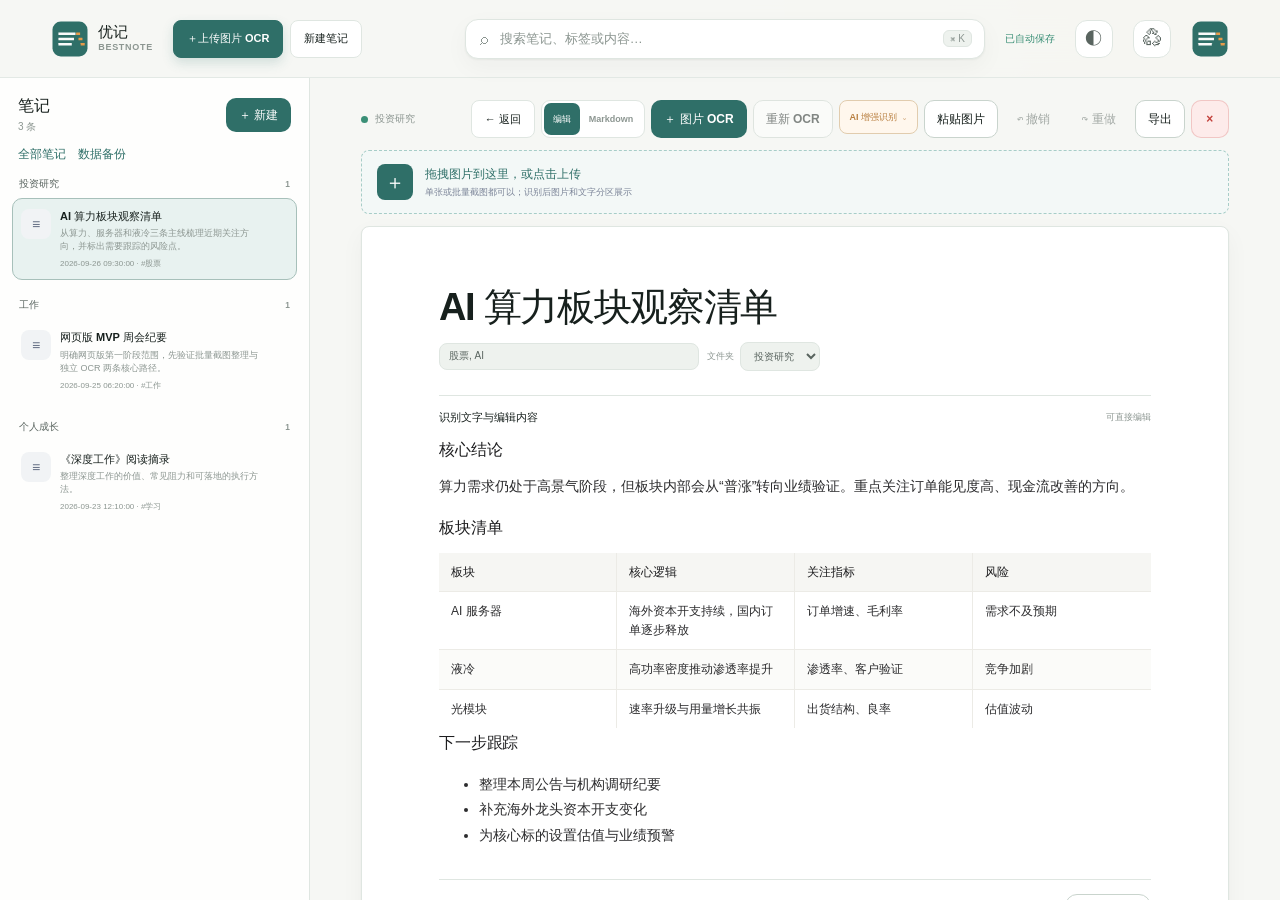
==== commit 3cc1c774: "Add files via upload" ====
--- a/index.html
+++ b/index.html
@@ -6,7 +6,7 @@
   <meta name="theme-color" content="#2f6f68" />
   <meta name="description" content="优记 BestNote - 免注册、本地存储的网页 AI 笔记，把图片、OCR 和粘贴文字整理成结构化笔记。" />
   <title>优记 BestNote · 网页 AI 笔记</title>
-  <link rel="stylesheet" href="./styles.css?v=7.23" />
+  <link rel="stylesheet" href="./styles.css?v=7.24" />
   <link rel="manifest" href="./manifest.json" />
   <link rel="icon" href="./icon.svg" type="image/svg+xml" />
   <link rel="alternate icon" href="./icon-192.png" type="image/png" />
@@ -59,7 +59,7 @@
           </div>
         </div>
         <button class="install-button" type="button" data-install-app>⤓ 安装到手机 / 桌面</button>
-        <p class="version">Web Prototype · v7.23</p>
+        <p class="version">Web Prototype · v7.24</p>
       </div>
     </aside>
 
@@ -107,6 +107,6 @@
   <div id="toast-region" class="toast-region" aria-live="assertive" aria-atomic="true"></div>
   <div id="modal-root"></div>
 
-  <script src="./app.js?v=7.23"></script>
+  <script src="./app.js?v=7.24"></script>
 </body>
 </html>
--- a/styles.css
+++ b/styles.css
@@ -1850,7 +1850,7 @@
 
 .ocr-file-row {
   display: grid;
-  grid-template-columns: 26px minmax(0, 1fr) auto;
+  grid-template-columns: 26px minmax(0, 1fr) auto auto;
   gap: 9px;
   align-items: center;
   min-height: 38px;
@@ -4061,6 +4061,7 @@
 }
 
 .detail-content table {
+  width: 100%;
   max-width: 100%;
   min-width: 0;
   table-layout: fixed;
@@ -5450,3 +5451,135 @@
   .ai-enhance-menu { position: fixed; top: 118px; right: 12px; left: 12px; width: auto; }
   .ocr-unavailable { margin: 16px auto; padding: 24px 18px; }
 }
+
+/* ---- v7.23: 返回按钮 ---- */
+.workspace-back {
+  display: inline-flex;
+  align-items: center;
+  justify-content: center;
+  gap: 4px;
+  min-height: 32px;
+  padding: 0 13px;
+  border: 1px solid var(--line);
+  border-radius: 8px;
+  background: var(--surface);
+  color: var(--ink);
+  font-size: 11px;
+  font-weight: 700;
+  cursor: pointer;
+}
+.workspace-back:hover { background: var(--surface-muted); }
+
+/* ---- v7.23: 模板折叠 ---- */
+.template-collapse {
+  border: 1px solid var(--line);
+  border-radius: 12px;
+  background: var(--surface-muted);
+  overflow: hidden;
+}
+.template-collapse > summary {
+  display: flex;
+  align-items: center;
+  gap: 10px;
+  padding: 11px 14px;
+  cursor: pointer;
+  list-style: none;
+  font-size: 12px;
+  color: var(--ink-soft);
+}
+.template-collapse > summary::-webkit-details-marker { display: none; }
+.template-collapse > summary::after { content: '⌄'; margin-left: auto; color: var(--ink-faint); transition: transform .15s; }
+.template-collapse[open] > summary::after { transform: rotate(180deg); }
+.template-collapse-label { color: var(--ink-faint); }
+.template-collapse > summary strong { color: var(--ink); font-size: 12.5px; }
+.template-collapse > summary em { font-style: normal; color: var(--ink-faint); font-size: 11px; }
+.template-collapse[open] > summary { border-bottom: 1px solid var(--line); }
+.template-collapse .text-template-grid,
+.template-collapse .template-grid { padding: 12px; }
+
+@media (max-width: 720px) {
+  .workspace-back { min-height: 32px; padding: 0 10px; font-size: 9px; }
+  .template-collapse > summary { padding: 10px 12px; }
+  .template-collapse > summary em { display: none; }
+}
+
+/* ---- v7.23: PNG 导出选项 ---- */
+.png-options-modal { max-width: 540px; }
+.png-option-group { margin-top: 16px; }
+.png-option-label { display: block; margin-bottom: 8px; font-size: 12px; font-weight: 700; color: var(--ink-soft); }
+.png-option-row { display: flex; flex-wrap: wrap; gap: 8px; }
+.png-chip {
+  border: 1px solid var(--line);
+  background: var(--surface);
+  color: var(--ink-soft);
+  border-radius: 999px;
+  padding: 7px 14px;
+  font-size: 12px;
+  cursor: pointer;
+}
+.png-chip:hover { background: var(--surface-muted); }
+.png-chip.active { border-color: var(--primary); background: var(--primary-soft); color: var(--primary-dark); font-weight: 700; }
+
+/* ---- v7.23: 表格列宽调节 ---- */
+.table-width-controls { display: flex; align-items: center; gap: 8px; flex-wrap: wrap; }
+.table-width-controls .table-width-label { font-size: 11px; color: var(--ink-faint); }
+.table-editor-grid col { transition: width .12s ease; }
+
+/* ---- v7.23: 长图拼接顺序按钮 ---- */
+.ocr-file-order { display: inline-flex; gap: 4px; }
+.ocr-file-order button {
+  width: 22px;
+  height: 22px;
+  border: 1px solid var(--line);
+  border-radius: 6px;
+  background: var(--surface);
+  color: var(--ink-soft);
+  font-size: 11px;
+  line-height: 1;
+  cursor: pointer;
+}
+.ocr-file-order button:hover:not(:disabled) { background: var(--surface-muted); }
+.ocr-file-order button:disabled { opacity: .35; cursor: not-allowed; }
+.ocr-file-actions .text-link { white-space: nowrap; }
+
+/* ---- v7.24: 拼长图裁剪弹窗 ---- */
+.stitch-modal { max-width: 720px; }
+.stitch-toolbar { display: flex; flex-wrap: wrap; gap: 8px; align-items: center; margin: 12px 0; }
+.stitch-hint { font-size: 12px; color: var(--ink-faint); }
+.stitch-list { display: grid; gap: 10px; max-height: 46vh; overflow-y: auto; padding-right: 4px; }
+.stitch-row {
+  display: grid;
+  grid-template-columns: 22px 64px minmax(0, 1fr);
+  gap: 10px;
+  align-items: center;
+  padding: 8px;
+  border: 1px solid var(--line);
+  border-radius: 10px;
+  background: #fafcf9;
+}
+.stitch-row img { width: 64px; height: 64px; object-fit: contain; background: #fff; border: 1px solid var(--line); border-radius: 8px; }
+.stitch-index { font-size: 11px; color: var(--ink-faint); text-align: center; }
+.stitch-controls { display: grid; gap: 4px; min-width: 0; }
+.stitch-controls strong { font-size: 12px; overflow: hidden; text-overflow: ellipsis; white-space: nowrap; }
+.stitch-controls label { display: flex; align-items: center; gap: 8px; font-size: 11px; color: var(--ink-soft); }
+.stitch-controls input[type="range"] { flex: 1; min-width: 0; }
+.stitch-controls b { font-size: 11px; color: var(--ink); min-width: 46px; text-align: right; }
+.stitch-controls small { font-size: 10.5px; color: var(--ink-faint); }
+@media (max-width: 560px) {
+  .stitch-row { grid-template-columns: 18px 48px minmax(0, 1fr); gap: 7px; }
+  .stitch-row img { width: 48px; height: 48px; }
+  .stitch-controls label { font-size: 10px; }
+}
+
+/* ---- v7.24: 表格逐格精修开关 ---- */
+.precise-table-toggle {
+  display: flex;
+  align-items: flex-start;
+  gap: 6px;
+  margin-top: 7px;
+  font-size: 9px;
+  line-height: 1.5;
+  color: var(--ink-soft);
+  cursor: pointer;
+}
+.precise-table-toggle input { margin-top: 1px; flex: 0 0 auto; }
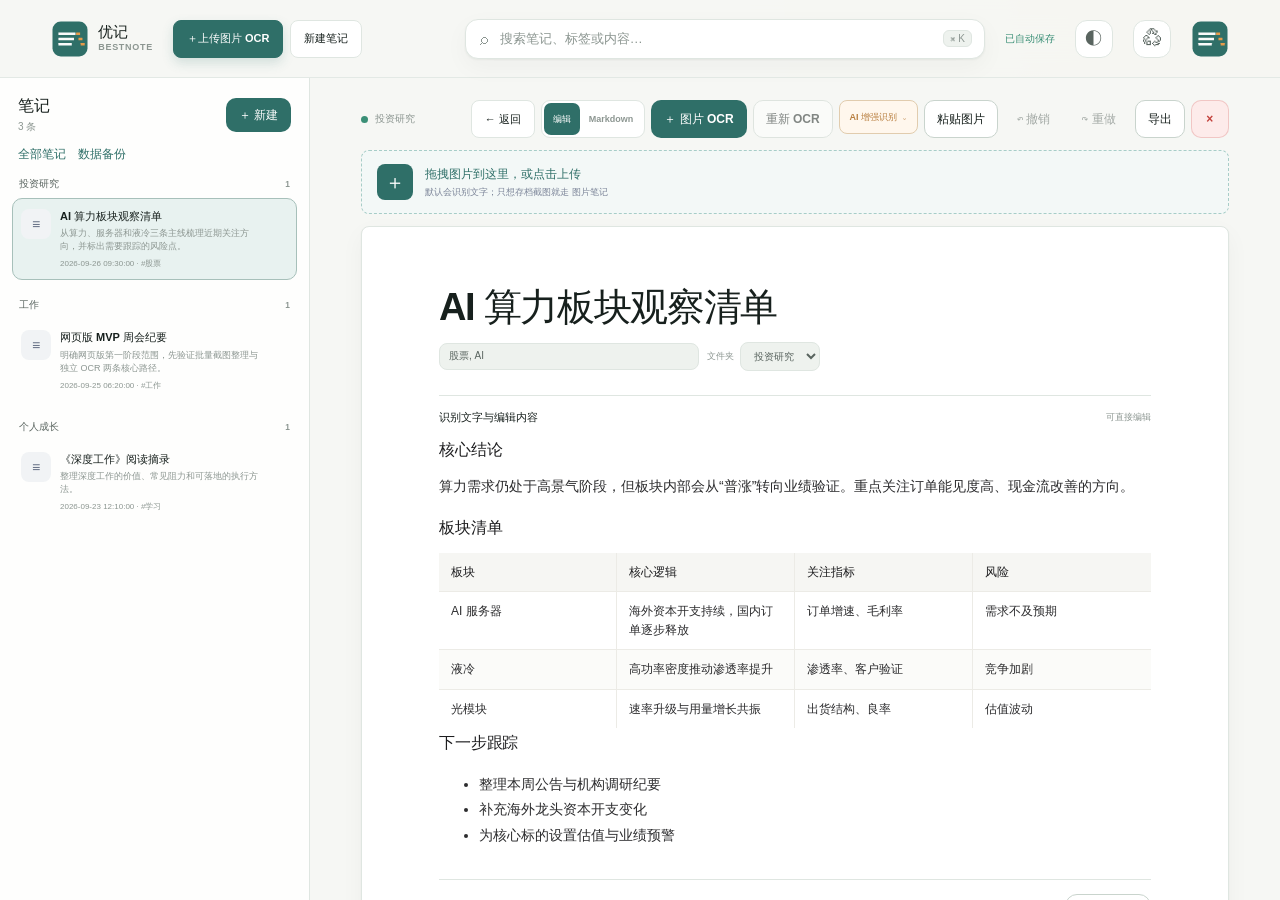
==== commit 5eb0d2e4: "Add files via upload" ====
--- a/index.html
+++ b/index.html
@@ -6,7 +6,7 @@
   <meta name="theme-color" content="#2f6f68" />
   <meta name="description" content="优记 BestNote - 免注册、本地存储的网页 AI 笔记，把图片、OCR 和粘贴文字整理成结构化笔记。" />
   <title>优记 BestNote · 网页 AI 笔记</title>
-  <link rel="stylesheet" href="./styles.css?v=7.24" />
+  <link rel="stylesheet" href="./styles.css?v=7.25" />
   <link rel="manifest" href="./manifest.json" />
   <link rel="icon" href="./icon.svg" type="image/svg+xml" />
   <link rel="alternate icon" href="./icon-192.png" type="image/png" />
@@ -29,6 +29,9 @@
         </button>
         <button class="nav-item" data-route="paste">
           <span class="nav-icon">✦</span><span>AI 结构化</span>
+        </button>
+        <button class="nav-item" data-route="images">
+          <span class="nav-icon">▣</span><span>图片笔记</span>
         </button>
         <button class="nav-item" data-route="import">
           <span class="nav-icon">◫</span><span>图片整理</span>
@@ -59,7 +62,7 @@
           </div>
         </div>
         <button class="install-button" type="button" data-install-app>⤓ 安装到手机 / 桌面</button>
-        <p class="version">Web Prototype · v7.24</p>
+        <p class="version">Web Prototype · v7.25</p>
       </div>
     </aside>
 
@@ -98,6 +101,7 @@
     <nav class="bottom-nav" aria-label="移动端导航">
       <button data-route="home"><span>⌂</span><small>首页</small></button>
       <button class="primary-nav" data-route="paste"><span>✦</span><small>AI 结构化</small></button>
+      <button data-route="images"><span>▣</span><small>图片笔记</small></button>
       <button data-route="notes"><span>▤</span><small>笔记</small></button>
     </nav>
   </div>
@@ -107,6 +111,6 @@
   <div id="toast-region" class="toast-region" aria-live="assertive" aria-atomic="true"></div>
   <div id="modal-root"></div>
 
-  <script src="./app.js?v=7.24"></script>
+  <script src="./app.js?v=7.25"></script>
 </body>
 </html>
--- a/styles.css
+++ b/styles.css
@@ -5583,3 +5583,18 @@
   cursor: pointer;
 }
 .precise-table-toggle input { margin-top: 1px; flex: 0 0 auto; }
+
+/* ---- v7.24: 图片笔记 ---- */
+.image-note-mode { display: grid; gap: 7px; margin-top: 14px; padding: 12px; border: 1px solid var(--line); border-radius: 12px; background: var(--surface-muted); }
+.image-note-mode label { display: flex; align-items: center; gap: 8px; font-size: 12px; color: var(--ink-soft); cursor: pointer; }
+.image-note-mode input[type="radio"] { flex: 0 0 auto; }
+.preview-placeholder.compact { padding: 22px 14px; }
+.paste-textarea.compact { min-height: 110px; }
+.engine-test-status { margin: 12px 0 4px; padding: 12px; border: 1px solid var(--line); border-radius: 10px; background: var(--surface-muted); font-size: 13px; line-height: 1.7; }
+.engine-test-status p { margin: 0 0 6px; }
+.engine-test-status p:last-child { margin-bottom: 0; }
+.engine-test-status .ok { color: var(--success); font-weight: 700; }
+.engine-test-status .warn { color: #a35f16; font-weight: 700; }
+.engine-test-status .fail { color: var(--danger); font-weight: 700; }
+.engine-test-status .hint { color: var(--ink-faint); font-size: 12px; }
+.engine-test-status code { word-break: break-all; }
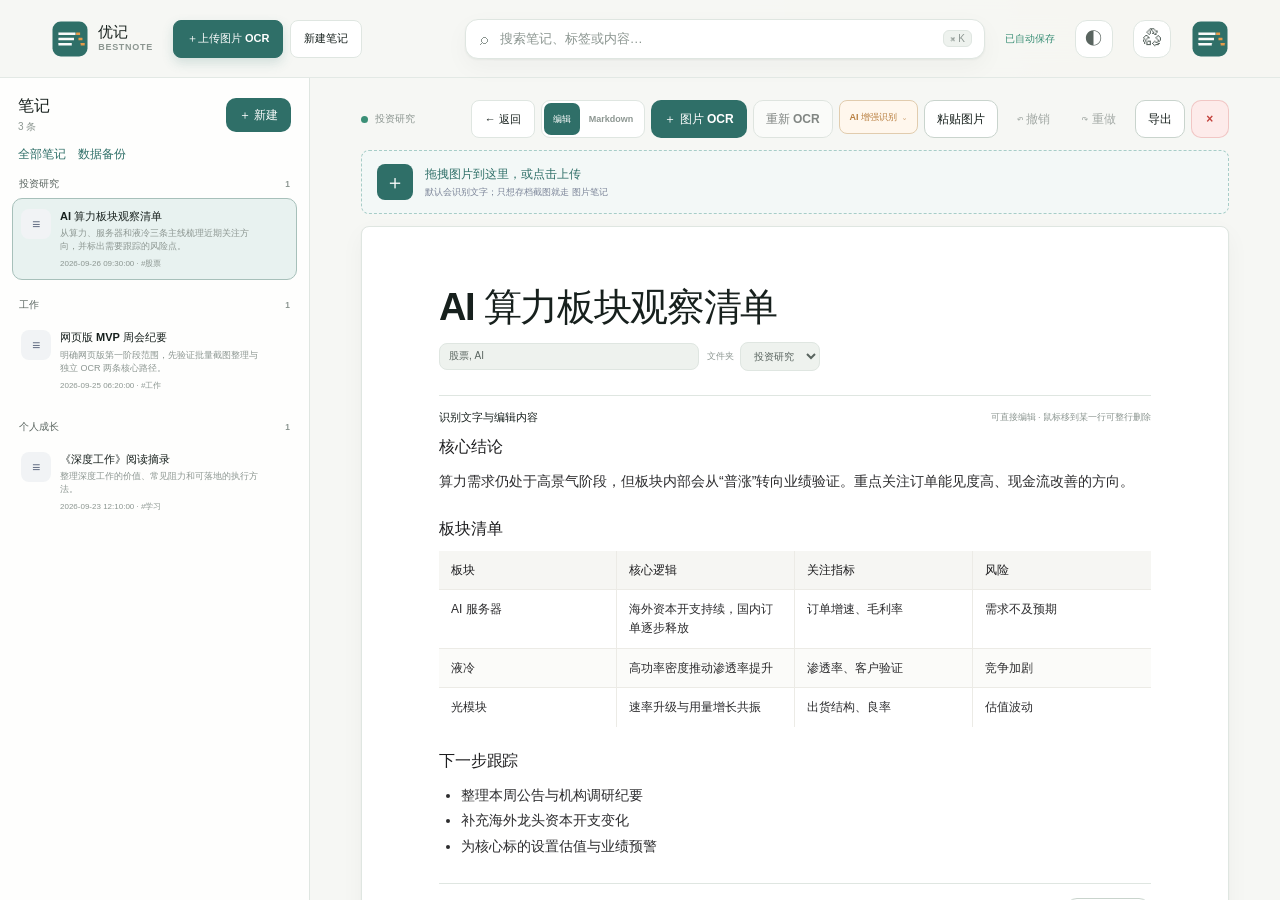
==== commit 42646600: "Add files via upload" ====
--- a/index.html
+++ b/index.html
@@ -6,7 +6,7 @@
   <meta name="theme-color" content="#2f6f68" />
   <meta name="description" content="优记 BestNote - 免注册、本地存储的网页 AI 笔记，把图片、OCR 和粘贴文字整理成结构化笔记。" />
   <title>优记 BestNote · 网页 AI 笔记</title>
-  <link rel="stylesheet" href="./styles.css?v=7.25" />
+  <link rel="stylesheet" href="./styles.css?v=7.31" />
   <link rel="manifest" href="./manifest.json" />
   <link rel="icon" href="./icon.svg" type="image/svg+xml" />
   <link rel="alternate icon" href="./icon-192.png" type="image/png" />
@@ -62,7 +62,7 @@
           </div>
         </div>
         <button class="install-button" type="button" data-install-app>⤓ 安装到手机 / 桌面</button>
-        <p class="version">Web Prototype · v7.25</p>
+        <p class="version">Web Prototype · v7.31</p>
       </div>
     </aside>
 
@@ -111,6 +111,6 @@
   <div id="toast-region" class="toast-region" aria-live="assertive" aria-atomic="true"></div>
   <div id="modal-root"></div>
 
-  <script src="./app.js?v=7.25"></script>
+  <script src="./app.js?v=7.31"></script>
 </body>
 </html>
--- a/styles.css
+++ b/styles.css
@@ -5315,7 +5315,7 @@
   width: 38px;
   height: 38px;
 }
-/* PaddleOCR-WASM and AI enhancement menu */
+/* AI enhancement menu */
 .wasm-engine-settings {
   display: grid;
   gap: 10px;
@@ -5598,3 +5598,56 @@
 .engine-test-status .fail { color: var(--danger); font-weight: 700; }
 .engine-test-status .hint { color: var(--ink-faint); font-size: 12px; }
 .engine-test-status code { word-break: break-all; }
+
+/* ---- v7.25: 引擎自检入口 ---- */
+.local-engine-row { display: flex; align-items: center; gap: 8px; flex-wrap: wrap; margin-top: 7px; }
+.local-engine-row .local-engine-picker { margin-top: 0; }
+.engine-self-test { white-space: nowrap; }
+.ocr-empty-actions { display: flex; gap: 8px; flex-wrap: wrap; justify-content: center; margin-top: 14px; }
+
+.engine-network-note { margin: 6px 0 0; font-size: 9px; line-height: 1.55; color: var(--ink-faint); }
+
+/* ---- v7.26: 单一本地引擎标识（PaddleOCR-WASM 已移除） ---- */
+.local-engine-badge {
+  display: inline-flex;
+  align-items: center;
+  gap: 5px;
+  padding: 4px 10px;
+  border: 1px solid color-mix(in srgb, var(--primary) 30%, var(--line));
+  border-radius: 999px;
+  background: #fff;
+  color: var(--primary-dark);
+  font-size: 9.5px;
+  font-weight: 750;
+  white-space: nowrap;
+}
+.local-engine-badge::before { content: '●'; color: var(--success); font-size: 8px; }
+
+/* ---- v7.28: 便签正文统一纵向节奏（修掉「上下不统一」） ---- */
+.detail-content > * { margin-top: 0; margin-bottom: 0; }
+.detail-content > * + * { margin-top: 10px; }
+.detail-content > h3 { margin-top: 22px; font-size: 16px; line-height: 1.5; }
+.detail-content > h3:first-child { margin-top: 0; }
+.detail-content > ul,
+.detail-content > ol { padding-left: 22px; }
+.detail-content > p { line-height: 1.85; }
+.detail-content > p + p { margin-top: 10px; }
+
+/* ---- v7.30: 便签正文按行删除 ---- */
+.workspace-content-shell { position: relative; }
+.line-delete-btn {
+  position: absolute;
+  z-index: 3;
+  padding: 3px 10px;
+  border: 1px solid var(--line-strong);
+  border-radius: 999px;
+  background: var(--surface);
+  color: var(--ink-soft);
+  font-size: 10.5px;
+  font-weight: 700;
+  box-shadow: 0 2px 8px rgba(22, 32, 29, .08);
+  cursor: pointer;
+  white-space: nowrap;
+}
+.line-delete-btn:hover { border-color: var(--danger); color: var(--danger); background: var(--danger-soft); }
+.line-delete-btn[hidden] { display: none; }
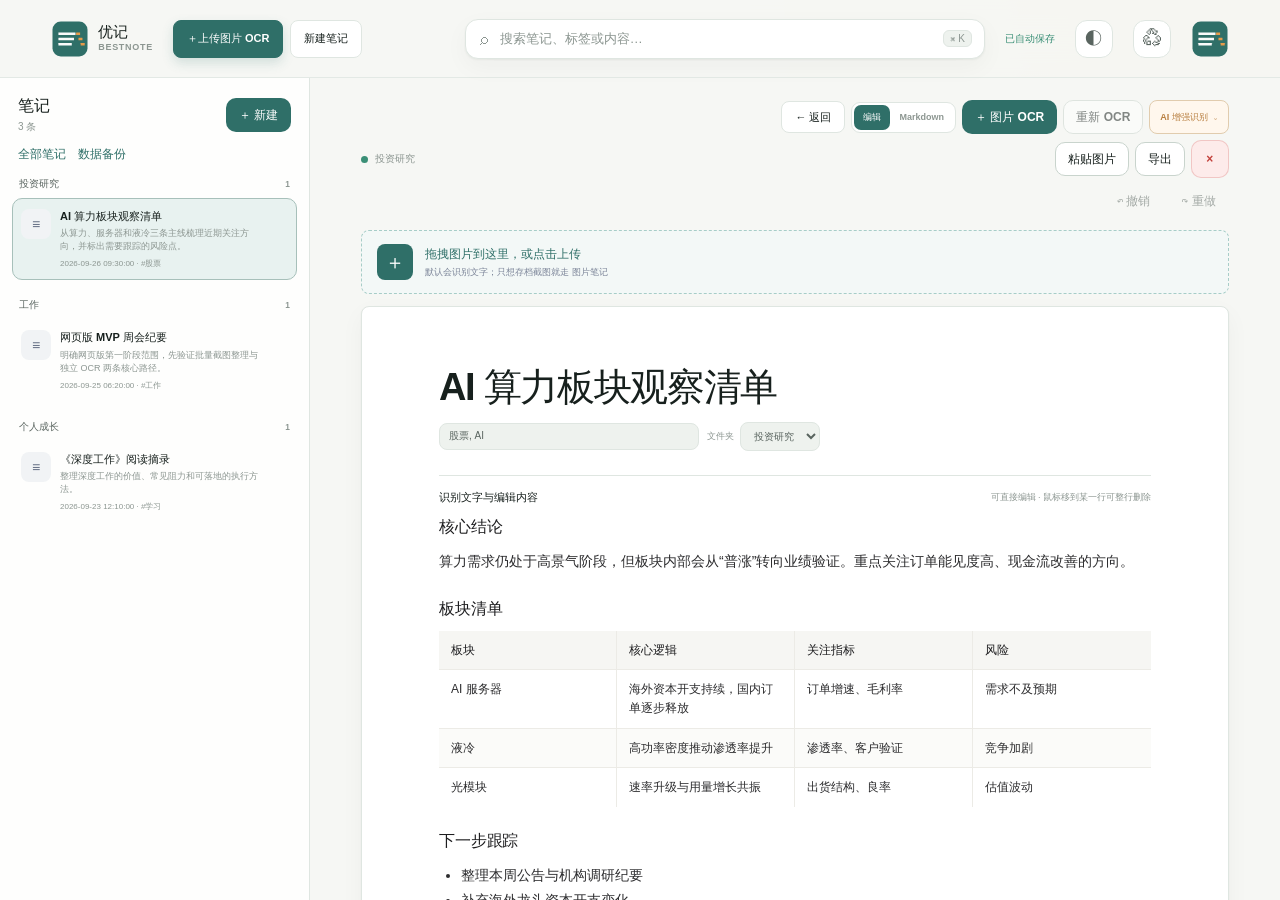
==== commit eeb692c7: "Add files via upload" ====
--- a/index.html
+++ b/index.html
@@ -6,7 +6,7 @@
   <meta name="theme-color" content="#2f6f68" />
   <meta name="description" content="优记 BestNote - 免注册、本地存储的网页 AI 笔记，把图片、OCR 和粘贴文字整理成结构化笔记。" />
   <title>优记 BestNote · 网页 AI 笔记</title>
-  <link rel="stylesheet" href="./styles.css?v=7.31" />
+  <link rel="stylesheet" href="./styles.css?v=7.32" />
   <link rel="manifest" href="./manifest.json" />
   <link rel="icon" href="./icon.svg" type="image/svg+xml" />
   <link rel="alternate icon" href="./icon-192.png" type="image/png" />
@@ -62,7 +62,7 @@
           </div>
         </div>
         <button class="install-button" type="button" data-install-app>⤓ 安装到手机 / 桌面</button>
-        <p class="version">Web Prototype · v7.31</p>
+        <p class="version">Web Prototype · v7.32</p>
       </div>
     </aside>
 
@@ -102,7 +102,7 @@
       <button data-route="home"><span>⌂</span><small>首页</small></button>
       <button class="primary-nav" data-route="paste"><span>✦</span><small>AI 结构化</small></button>
       <button data-route="images"><span>▣</span><small>图片笔记</small></button>
-      <button data-route="notes"><span>▤</span><small>笔记</small></button>
+      <button data-route="notes"><span>▤</span><small>文本笔记</small></button>
     </nav>
   </div>
 
@@ -111,6 +111,6 @@
   <div id="toast-region" class="toast-region" aria-live="assertive" aria-atomic="true"></div>
   <div id="modal-root"></div>
 
-  <script src="./app.js?v=7.31"></script>
+  <script src="./app.js?v=7.32"></script>
 </body>
 </html>
--- a/styles.css
+++ b/styles.css
@@ -4878,7 +4878,8 @@
 
 .workspace-breadcrumb { display: flex; align-items: center; gap: 7px; color: var(--ink-faint); font-size: 10px; font-weight: 700; }
 .workspace-status-dot { width: 7px; height: 7px; border-radius: 50%; background: var(--success); }
-.workspace-editor-actions { display: flex; flex-wrap: wrap; justify-content: flex-end; gap: 6px; }
+.workspace-editor-actions { display: grid; justify-items: end; gap: 6px; }
+.workspace-action-row { display: flex; flex-wrap: wrap; justify-content: flex-end; align-items: center; gap: 6px; }
 .workspace-mode-switch { display: inline-flex; padding: 2px; border: 1px solid var(--line); border-radius: 9px; background: var(--surface); }
 .workspace-mode-switch button { padding: 6px 9px; border: 0; border-radius: 7px; background: transparent; color: var(--ink-faint); font-size: 9px; font-weight: 750; cursor: pointer; }
 .workspace-mode-switch button.active { background: var(--primary); color: #fff; }
@@ -4940,7 +4941,8 @@
   .workspace-list-pane { max-height: 40vh; border-right: 0; border-bottom: 1px solid var(--line); }
   .workspace-editor-pane { overflow: visible; padding: 16px 12px 40px; }
   .workspace-editor-head { align-items: flex-start; flex-direction: column; }
-  .workspace-editor-actions { justify-content: flex-start; }
+  .workspace-editor-actions { justify-items: start; }
+  .workspace-action-row { justify-content: flex-start; }
   .workspace-paper { min-height: 0; padding: 22px 16px; }
   .workspace-title-input { font-size: 27px; }
 }
@@ -5635,19 +5637,41 @@
 
 /* ---- v7.30: 便签正文按行删除 ---- */
 .workspace-content-shell { position: relative; }
-.line-delete-btn {
+.block-actions {
   position: absolute;
   z-index: 3;
-  padding: 3px 10px;
+  display: inline-flex;
+  gap: 2px;
+  padding: 2px;
   border: 1px solid var(--line-strong);
   border-radius: 999px;
   background: var(--surface);
+  box-shadow: 0 2px 8px rgba(22, 32, 29, .08);
+}
+.block-actions[hidden] { display: none; }
+.block-actions button {
+  width: 26px;
+  height: 24px;
+  border: 0;
+  border-radius: 999px;
+  background: transparent;
   color: var(--ink-soft);
-  font-size: 10.5px;
+  font-size: 12px;
   font-weight: 700;
-  box-shadow: 0 2px 8px rgba(22, 32, 29, .08);
+  line-height: 1;
   cursor: pointer;
-  white-space: nowrap;
-}
-.line-delete-btn:hover { border-color: var(--danger); color: var(--danger); background: var(--danger-soft); }
-.line-delete-btn[hidden] { display: none; }
+}
+.block-actions button:hover { background: var(--surface-muted); color: var(--ink); }
+.block-actions button[data-block-action="delete"]:hover { background: var(--danger-soft); color: var(--danger); }
+.block-actions button[hidden] { display: none; }
+.detail-content img { max-width: 100%; height: auto; border-radius: 8px; display: block; margin: 4px 0; }
+.inline-image-toggle { margin-top: 12px; }
+.workspace-content-shell .detail-content p[data-image-block] { margin: 10px 0; }
+
+/* ---- v7.32: 页面头部按钮分行 ---- */
+.page-head-actions-rows { display: grid; justify-items: end; gap: 8px; }
+.page-head-row { display: flex; flex-wrap: wrap; justify-content: flex-end; align-items: center; gap: 8px; }
+@media (max-width: 760px) {
+  .page-head-actions-rows { justify-items: start; }
+  .page-head-row { justify-content: flex-start; }
+}
